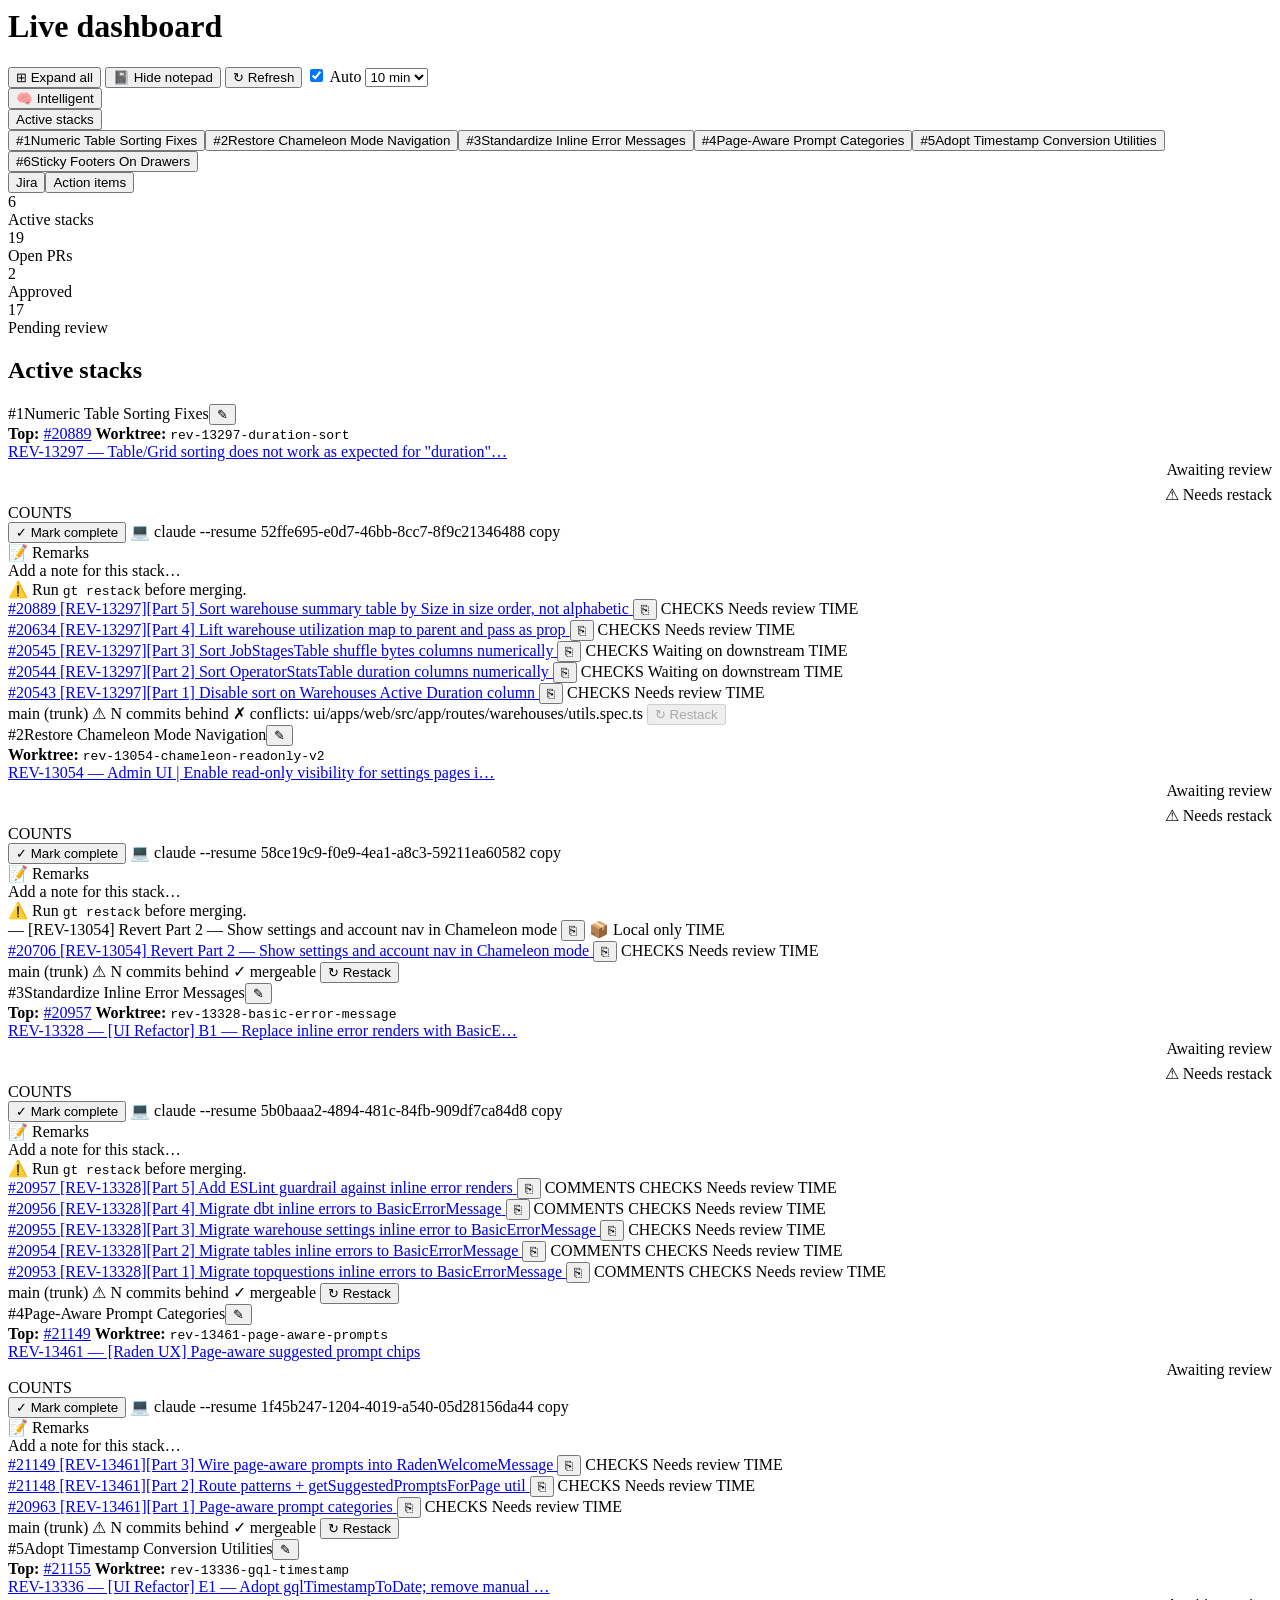
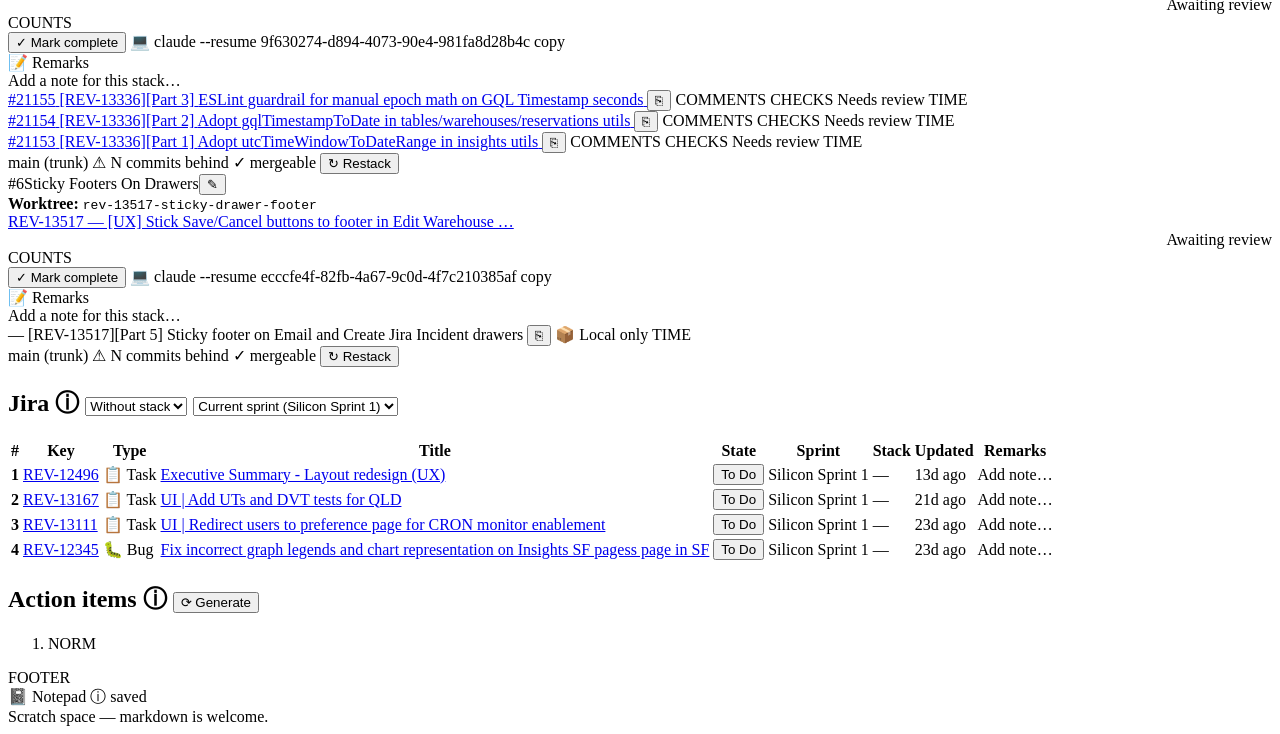
==== tmp/baseline/dom.html @ 0dbd93d9 "Add snapshot-diff harness for backward-compat check during the refactor. `tools/snapshot.sh init|che" ====
<body>
    <div class="wrap">
      <header class="top">
        <div class="top-title">
          <h1>Live dashboard</h1>
          <span class="date" id="meta-date"></span>
        </div>

        <div class="top-actions">
          <div class="action-group">
            <button class="refresh-btn" id="collapse-all-btn" title="Toggle all stack cards (open/closed)">⊞ Expand all</button>
            <button class="refresh-btn" id="toggle-notepad-btn" title="Hide the right-side notepad to give the main column more room">📓 Hide notepad</button>
            <button class="refresh-btn" id="refresh-btn" title="Refresh data (no Claude calls — same as auto)">
              ↻ Refresh
            </button>
            <label class="auto-toggle" title="Auto-refresh every 10 minutes (data only, no Claude)">
              <input type="checkbox" id="auto-refresh-cb" checked="">
              <span>Auto</span>
              <select id="auto-refresh-interval" aria-label="Auto-refresh interval">
                <option value="60000">1 min</option>
                <option value="300000">5 min</option>
                <option value="600000" selected="">10 min</option>
                <option value="1800000">30 min</option>
              </select>
            </label>
            <span class="freshness" id="freshness" title="Last data refresh"></span>
          </div>

          <div class="action-group action-group-intel">
            <button class="refresh-btn refresh-btn-intelligent" id="refresh-intelligent-btn" title="Intelligent refresh — invalidates stack-name cache and regenerates action items (uses Claude tokens)">
              🧠 Intelligent
            </button>
            <span class="freshness intel-freshness" id="intel-freshness" title="Last intelligent refresh"></span>
          </div>
        </div>
      </header>

      <div class="layout">
        <aside class="sidebar" id="sidebar">
          <nav class="jump-nav" id="jump-nav"><button class="nav-section" data-jump="active-section">Active stacks</button><div class="nav-stack-list"><button class="nav-stack-item " data-jump="stack-active-REV-13297" title="Numeric Table Sorting Fixes">
                    <span class="nav-stack-num">#1</span><span>Numeric Table Sorting Fixes</span>
                  </button><button class="nav-stack-item " data-jump="stack-active-REV-13054" title="Restore Chameleon Mode Navigation">
                    <span class="nav-stack-num">#2</span><span>Restore Chameleon Mode Navigation</span>
                  </button><button class="nav-stack-item " data-jump="stack-active-REV-13328" title="Standardize Inline Error Messages">
                    <span class="nav-stack-num">#3</span><span>Standardize Inline Error Messages</span>
                  </button><button class="nav-stack-item " data-jump="stack-active-REV-13461" title="Page-Aware Prompt Categories">
                    <span class="nav-stack-num">#4</span><span>Page-Aware Prompt Categories</span>
                  </button><button class="nav-stack-item " data-jump="stack-active-REV-13336" title="Adopt Timestamp Conversion Utilities">
                    <span class="nav-stack-num">#5</span><span>Adopt Timestamp Conversion Utilities</span>
                  </button><button class="nav-stack-item " data-jump="stack-active-REV-13517" title="Sticky Footers On Drawers">
                    <span class="nav-stack-num">#6</span><span>Sticky Footers On Drawers</span>
                  </button></div><button class="nav-section" data-jump="untouched-section">Jira</button><button class="nav-section" data-jump="recs-section">Action items</button></nav>
        </aside>

        <main class="main-col">
          <div class="summary" id="summary"><div class="stat" title="Number of distinct PR stacks you have open. Each stack is one connected chain of branches under the same Jira ticket(s)."><div class="v">6</div><div class="l">Active stacks</div></div><div class="stat" title="Total open PRs you authored across all stacks."><div class="v">19</div><div class="l">Open PRs</div></div><div class="stat ok" title="PRs whose review state is APPROVED."><div class="v">2</div><div class="l">Approved</div></div><div class="stat pending" title="PRs that haven't been approved yet and don't have changes requested."><div class="v">17</div><div class="l">Pending review</div></div></div>
          <div id="error-banner" class="error-banner" style="display: none"></div>

          <section id="active-section">
            <h2>Active stacks</h2>
            <div id="active-stacks">
    <div id="stack-active-REV-13297" class="card stack-card " data-stack-key="REV-13297">
      <div class="stack-summary" data-toggle-card="">
        <div class="stack-head">
          <div>
            <div class="stack-name">
              <span class="stack-num-h">#1</span><span class="stack-name-text">Numeric Table Sorting Fixes</span><button class="stack-name-edit" data-edit-name="" data-stop-toggle="" title="Edit name (click to rename)" type="button">✎</button>
            </div>
            <div class="meta-row" style="margin-top:0">
              <span><b>Top:</b> <a href="https://app.graphite.com/github/pr/revefi/rcode/20889" target="_blank" rel="noopener" onclick="event.stopPropagation()">#20889</a></span>
              <span><b>Worktree:</b> <code>rev-13297-duration-sort</code></span>
            </div>
            <div class="chips"><a class="chip" href="https://revefi.atlassian.net/browse/REV-13297" target="_blank" rel="noopener" onclick="event.stopPropagation()" title="REV-13297 — Table/Grid sorting does not work as expected for &quot;duration&quot; column">REV-13297 — Table/Grid sorting does not work as expected for "duration"…</a></div>
          </div>
          <div style="display:flex;flex-direction:column;align-items:flex-end;gap:6px">
            <span class="pill awaiting_review" title="At least one PR in the stack hasn't been reviewed/approved yet. Nothing actionable on your side — just waiting.">Awaiting review</span>
            <span class="pill warn">⚠ Needs restack</span>
          </div>
        </div>
        <div class="counts NORM">COUNTS</div>
        <div class="actions">
          <button class="btn complete" data-action="complete" data-key="REV-13297" title="Move this stack to the Merged section. Useful once everything is deployed or you want it out of your daily view. Restorable later.">✓ Mark complete</button>
          <span class="copy-cmd" data-cmd="claude --resume 52ffe695-e0d7-46bb-8cc7-8f9c21346488" data-copy="" title="Resumes the most relevant Claude session for this stack. Picked by scoring all your session logs on mentions of this stack's PR numbers, branch names, Jira keys, and worktree name.">💻 claude --resume 52ffe695-e0d7-46bb-8cc7-8f9c21346488 <span class="cp">copy</span></span>
          
        </div>
        
        <div class="stack-remarks-wrap" data-stop-toggle="">
          <div class="label">📝 Remarks</div>
          <div class="stack-remarks" data-md-key="dashboard.remarks.stack.REV-13297" data-stack-key="REV-13297"><div class="md-view"><span class="md-placeholder">Add a note for this stack…</span></div><textarea class="md-editor" spellcheck="false" hidden="" placeholder="Add a note for this stack…" rows="1"></textarea></div>
        </div>
      </div>
      <div class="stack-body">
        
        <div class="restack-warn">⚠️ Run <code>gt restack</code> before merging.</div>
        <div class="stack-list">
          
    <div class="stack-row primary">
      <a class="stack-link" href="https://app.graphite.com/github/pr/revefi/rcode/20889" target="_blank" rel="noopener">
        <span class="stack-num">#20889</span>
        <span class="stack-jira">[REV-13297][Part 5]</span>
        <span class="stack-pr-title" title="Sort warehouse summary table by Size in size order, not alphabetic">Sort warehouse summary table by Size in size order, not alphabetic</span>
        
      </a>
      <button class="pr-copy-branch" data-copy="" data-cmd="varunrev-13297_warehouse-size-sort-rank_5" title="Copy branch name: varunrev-13297_warehouse-size-sort-rank_5" aria-label="Copy branch name">⎘</button>
      
      <span class="stack-checks NORM">CHECKS</span>
      <span class="stack-status primary">Needs review</span>
      <span class="stack-time">TIME</span>
    </div>
    <div class="stack-row primary">
      <a class="stack-link" href="https://app.graphite.com/github/pr/revefi/rcode/20634" target="_blank" rel="noopener">
        <span class="stack-num">#20634</span>
        <span class="stack-jira">[REV-13297][Part 4]</span>
        <span class="stack-pr-title" title="Lift warehouse utilization map to parent and pass as prop">Lift warehouse utilization map to parent and pass as prop</span>
        
      </a>
      <button class="pr-copy-branch" data-copy="" data-cmd="varunrev-13297_consolidate-utilization-map_4" title="Copy branch name: varunrev-13297_consolidate-utilization-map_4" aria-label="Copy branch name">⎘</button>
      
      <span class="stack-checks NORM">CHECKS</span>
      <span class="stack-status primary">Needs review</span>
      <span class="stack-time">TIME</span>
    </div>
    <div class="stack-row ok">
      <a class="stack-link" href="https://app.graphite.com/github/pr/revefi/rcode/20545" target="_blank" rel="noopener">
        <span class="stack-num">#20545</span>
        <span class="stack-jira">[REV-13297][Part 3]</span>
        <span class="stack-pr-title" title="Sort JobStagesTable shuffle bytes columns numerically">Sort JobStagesTable shuffle bytes columns numerically</span>
        
      </a>
      <button class="pr-copy-branch" data-copy="" data-cmd="varunrev-13297_job-stages-bytes-sort_3" title="Copy branch name: varunrev-13297_job-stages-bytes-sort_3" aria-label="Copy branch name">⎘</button>
      
      <span class="stack-checks NORM">CHECKS</span>
      <span class="stack-status ok">Waiting on downstream</span>
      <span class="stack-time">TIME</span>
    </div>
    <div class="stack-row ok">
      <a class="stack-link" href="https://app.graphite.com/github/pr/revefi/rcode/20544" target="_blank" rel="noopener">
        <span class="stack-num">#20544</span>
        <span class="stack-jira">[REV-13297][Part 2]</span>
        <span class="stack-pr-title" title="Sort OperatorStatsTable duration columns numerically">Sort OperatorStatsTable duration columns numerically</span>
        
      </a>
      <button class="pr-copy-branch" data-copy="" data-cmd="varunrev-13297_operator-stats-duration-sort_2" title="Copy branch name: varunrev-13297_operator-stats-duration-sort_2" aria-label="Copy branch name">⎘</button>
      
      <span class="stack-checks NORM">CHECKS</span>
      <span class="stack-status ok">Waiting on downstream</span>
      <span class="stack-time">TIME</span>
    </div>
    <div class="stack-row primary">
      <a class="stack-link" href="https://app.graphite.com/github/pr/revefi/rcode/20543" target="_blank" rel="noopener">
        <span class="stack-num">#20543</span>
        <span class="stack-jira">[REV-13297][Part 1]</span>
        <span class="stack-pr-title" title="Disable sort on Warehouses Active Duration column">Disable sort on Warehouses Active Duration column</span>
        
      </a>
      <button class="pr-copy-branch" data-copy="" data-cmd="rev-13297_warehouses-active-duration-sort_1" title="Copy branch name: rev-13297_warehouses-active-duration-sort_1" aria-label="Copy branch name">⎘</button>
      
      <span class="stack-checks NORM">CHECKS</span>
      <span class="stack-status primary">Needs review</span>
      <span class="stack-time">TIME</span>
    </div>
          
          <div class="stack-row trunk">
    <span class="stack-link" style="cursor:default">
      main (trunk)
      <span class="trunk-behind">⚠ N commits behind</span>
      <span class="trunk-conflicts">✗ conflicts: ui/apps/web/src/app/routes/warehouses/utils.spec.ts</span>
      <button class="trunk-restack-btn" data-restack-stack="REV-13297" disabled="" title="Restack disabled — merge conflicts predicted. Resolve manually first.">↻ Restack</button>
    </span>
  </div>
        </div>
      </div>
    </div>
    <div id="stack-active-REV-13054" class="card stack-card " data-stack-key="REV-13054">
      <div class="stack-summary" data-toggle-card="">
        <div class="stack-head">
          <div>
            <div class="stack-name">
              <span class="stack-num-h">#2</span><span class="stack-name-text">Restore Chameleon Mode Navigation</span><button class="stack-name-edit" data-edit-name="" data-stop-toggle="" title="Edit name (click to rename)" type="button">✎</button>
            </div>
            <div class="meta-row" style="margin-top:0">
              
              <span><b>Worktree:</b> <code>rev-13054-chameleon-readonly-v2</code></span>
            </div>
            <div class="chips"><a class="chip" href="https://revefi.atlassian.net/browse/REV-13054" target="_blank" rel="noopener" onclick="event.stopPropagation()" title="REV-13054 — Admin UI | Enable read-only visibility for settings pages in Chameleon">REV-13054 — Admin UI | Enable read-only visibility for settings pages i…</a></div>
          </div>
          <div style="display:flex;flex-direction:column;align-items:flex-end;gap:6px">
            <span class="pill awaiting_review" title="At least one PR in the stack hasn't been reviewed/approved yet. Nothing actionable on your side — just waiting.">Awaiting review</span>
            <span class="pill warn">⚠ Needs restack</span>
          </div>
        </div>
        <div class="counts NORM">COUNTS</div>
        <div class="actions">
          <button class="btn complete" data-action="complete" data-key="REV-13054" title="Move this stack to the Merged section. Useful once everything is deployed or you want it out of your daily view. Restorable later.">✓ Mark complete</button>
          <span class="copy-cmd" data-cmd="claude --resume 58ce19c9-f0e9-4ea1-a8c3-59211ea60582" data-copy="" title="Resumes the most relevant Claude session for this stack. Picked by scoring all your session logs on mentions of this stack's PR numbers, branch names, Jira keys, and worktree name.">💻 claude --resume 58ce19c9-f0e9-4ea1-a8c3-59211ea60582 <span class="cp">copy</span></span>
          
        </div>
        
        <div class="stack-remarks-wrap" data-stop-toggle="">
          <div class="label">📝 Remarks</div>
          <div class="stack-remarks" data-md-key="dashboard.remarks.stack.REV-13054" data-stack-key="REV-13054"><div class="md-view"><span class="md-placeholder">Add a note for this stack…</span></div><textarea class="md-editor" spellcheck="false" hidden="" placeholder="Add a note for this stack…" rows="1"></textarea></div>
        </div>
      </div>
      <div class="stack-body">
        
        <div class="restack-warn">⚠️ Run <code>gt restack</code> before merging.</div>
        <div class="stack-list">
          
    <div class="stack-row local">
      <span class="stack-link no-pr">
        <span class="stack-num">—</span>
        <span class="stack-jira">[REV-13054]</span>
        <span class="stack-pr-title" title="Revert Part 2 — Show settings and account nav in Chameleon mode">Revert Part 2 — Show settings and account nav in Chameleon mode</span>
        
      </span>
      <button class="pr-copy-branch" data-copy="" data-cmd="varunrev-13054-chameleon-readonly-v2-1" title="Copy branch name: varunrev-13054-chameleon-readonly-v2-1" aria-label="Copy branch name">⎘</button>
      
      
      <span class="stack-status local" title="No GitHub PR yet — branch exists locally only. Run gt submit from the worktree to push.">📦 Local only</span>
      <span class="stack-time">TIME</span>
    </div>
    <div class="stack-row primary">
      <a class="stack-link" href="https://app.graphite.com/github/pr/revefi/rcode/20706" target="_blank" rel="noopener">
        <span class="stack-num">#20706</span>
        <span class="stack-jira">[REV-13054]</span>
        <span class="stack-pr-title" title="Revert Part 2 — Show settings and account nav in Chameleon mode">Revert Part 2 — Show settings and account nav in Chameleon mode</span>
        
      </a>
      <button class="pr-copy-branch" data-copy="" data-cmd="revert-rev-13054-part-2" title="Copy branch name: revert-rev-13054-part-2" aria-label="Copy branch name">⎘</button>
      
      <span class="stack-checks NORM">CHECKS</span>
      <span class="stack-status primary">Needs review</span>
      <span class="stack-time">TIME</span>
    </div>
          
          <div class="stack-row trunk">
    <span class="stack-link" style="cursor:default">
      main (trunk)
      <span class="trunk-behind">⚠ N commits behind</span>
      <span class="trunk-mergeable" title="In-memory 3-way merge against origin/main produced no conflicts.">✓ mergeable</span>
      <button class="trunk-restack-btn" data-restack-stack="REV-13054" title="Click to restack onto origin/main (runs gt restack + gt submit --stack -u in /Users/varun/Desktop/workspace/rcode/.claude/worktrees/rev-13054-chameleon-readonly-v2).">↻ Restack</button>
    </span>
  </div>
        </div>
      </div>
    </div>
    <div id="stack-active-REV-13328" class="card stack-card " data-stack-key="REV-13328">
      <div class="stack-summary" data-toggle-card="">
        <div class="stack-head">
          <div>
            <div class="stack-name">
              <span class="stack-num-h">#3</span><span class="stack-name-text">Standardize Inline Error Messages</span><button class="stack-name-edit" data-edit-name="" data-stop-toggle="" title="Edit name (click to rename)" type="button">✎</button>
            </div>
            <div class="meta-row" style="margin-top:0">
              <span><b>Top:</b> <a href="https://app.graphite.com/github/pr/revefi/rcode/20957" target="_blank" rel="noopener" onclick="event.stopPropagation()">#20957</a></span>
              <span><b>Worktree:</b> <code>rev-13328-basic-error-message</code></span>
            </div>
            <div class="chips"><a class="chip" href="https://revefi.atlassian.net/browse/REV-13328" target="_blank" rel="noopener" onclick="event.stopPropagation()" title="REV-13328 — [UI Refactor] B1 — Replace inline error renders with BasicErrorMessage">REV-13328 — [UI Refactor] B1 — Replace inline error renders with BasicE…</a></div>
          </div>
          <div style="display:flex;flex-direction:column;align-items:flex-end;gap:6px">
            <span class="pill awaiting_review" title="At least one PR in the stack hasn't been reviewed/approved yet. Nothing actionable on your side — just waiting.">Awaiting review</span>
            <span class="pill warn">⚠ Needs restack</span>
          </div>
        </div>
        <div class="counts NORM">COUNTS</div>
        <div class="actions">
          <button class="btn complete" data-action="complete" data-key="REV-13328" title="Move this stack to the Merged section. Useful once everything is deployed or you want it out of your daily view. Restorable later.">✓ Mark complete</button>
          <span class="copy-cmd" data-cmd="claude --resume 5b0baaa2-4894-481c-84fb-909df7ca84d8" data-copy="" title="Resumes the most relevant Claude session for this stack. Picked by scoring all your session logs on mentions of this stack's PR numbers, branch names, Jira keys, and worktree name.">💻 claude --resume 5b0baaa2-4894-481c-84fb-909df7ca84d8 <span class="cp">copy</span></span>
          
        </div>
        
        <div class="stack-remarks-wrap" data-stop-toggle="">
          <div class="label">📝 Remarks</div>
          <div class="stack-remarks" data-md-key="dashboard.remarks.stack.REV-13328" data-stack-key="REV-13328"><div class="md-view"><span class="md-placeholder">Add a note for this stack…</span></div><textarea class="md-editor" spellcheck="false" hidden="" placeholder="Add a note for this stack…" rows="1"></textarea></div>
        </div>
      </div>
      <div class="stack-body">
        
        <div class="restack-warn">⚠️ Run <code>gt restack</code> before merging.</div>
        <div class="stack-list">
          
    <div class="stack-row primary">
      <a class="stack-link" href="https://app.graphite.com/github/pr/revefi/rcode/20957" target="_blank" rel="noopener">
        <span class="stack-num">#20957</span>
        <span class="stack-jira">[REV-13328][Part 5]</span>
        <span class="stack-pr-title" title="Add ESLint guardrail against inline error renders">Add ESLint guardrail against inline error renders</span>
        
      </a>
      <button class="pr-copy-branch" data-copy="" data-cmd="varunerror-msg_5" title="Copy branch name: varunerror-msg_5" aria-label="Copy branch name">⎘</button>
      <span class="stack-comments NORM">COMMENTS</span>
      <span class="stack-checks NORM">CHECKS</span>
      <span class="stack-status primary">Needs review</span>
      <span class="stack-time">TIME</span>
    </div>
    <div class="stack-row primary">
      <a class="stack-link" href="https://app.graphite.com/github/pr/revefi/rcode/20956" target="_blank" rel="noopener">
        <span class="stack-num">#20956</span>
        <span class="stack-jira">[REV-13328][Part 4]</span>
        <span class="stack-pr-title" title="Migrate dbt inline errors to BasicErrorMessage">Migrate dbt inline errors to BasicErrorMessage</span>
        
      </a>
      <button class="pr-copy-branch" data-copy="" data-cmd="varunerror-msg_4" title="Copy branch name: varunerror-msg_4" aria-label="Copy branch name">⎘</button>
      <span class="stack-comments NORM">COMMENTS</span>
      <span class="stack-checks NORM">CHECKS</span>
      <span class="stack-status primary">Needs review</span>
      <span class="stack-time">TIME</span>
    </div>
    <div class="stack-row primary">
      <a class="stack-link" href="https://app.graphite.com/github/pr/revefi/rcode/20955" target="_blank" rel="noopener">
        <span class="stack-num">#20955</span>
        <span class="stack-jira">[REV-13328][Part 3]</span>
        <span class="stack-pr-title" title="Migrate warehouse settings inline error to BasicErrorMessage">Migrate warehouse settings inline error to BasicErrorMessage</span>
        
      </a>
      <button class="pr-copy-branch" data-copy="" data-cmd="varunerror-msg_3" title="Copy branch name: varunerror-msg_3" aria-label="Copy branch name">⎘</button>
      
      <span class="stack-checks NORM">CHECKS</span>
      <span class="stack-status primary">Needs review</span>
      <span class="stack-time">TIME</span>
    </div>
    <div class="stack-row primary">
      <a class="stack-link" href="https://app.graphite.com/github/pr/revefi/rcode/20954" target="_blank" rel="noopener">
        <span class="stack-num">#20954</span>
        <span class="stack-jira">[REV-13328][Part 2]</span>
        <span class="stack-pr-title" title="Migrate tables inline errors to BasicErrorMessage">Migrate tables inline errors to BasicErrorMessage</span>
        
      </a>
      <button class="pr-copy-branch" data-copy="" data-cmd="varunerror-msg_2" title="Copy branch name: varunerror-msg_2" aria-label="Copy branch name">⎘</button>
      <span class="stack-comments NORM">COMMENTS</span>
      <span class="stack-checks NORM">CHECKS</span>
      <span class="stack-status primary">Needs review</span>
      <span class="stack-time">TIME</span>
    </div>
    <div class="stack-row primary">
      <a class="stack-link" href="https://app.graphite.com/github/pr/revefi/rcode/20953" target="_blank" rel="noopener">
        <span class="stack-num">#20953</span>
        <span class="stack-jira">[REV-13328][Part 1]</span>
        <span class="stack-pr-title" title="Migrate topquestions inline errors to BasicErrorMessage">Migrate topquestions inline errors to BasicErrorMessage</span>
        
      </a>
      <button class="pr-copy-branch" data-copy="" data-cmd="error-msg_1" title="Copy branch name: error-msg_1" aria-label="Copy branch name">⎘</button>
      <span class="stack-comments NORM">COMMENTS</span>
      <span class="stack-checks NORM">CHECKS</span>
      <span class="stack-status primary">Needs review</span>
      <span class="stack-time">TIME</span>
    </div>
          
          <div class="stack-row trunk">
    <span class="stack-link" style="cursor:default">
      main (trunk)
      <span class="trunk-behind">⚠ N commits behind</span>
      <span class="trunk-mergeable" title="In-memory 3-way merge against origin/main produced no conflicts.">✓ mergeable</span>
      <button class="trunk-restack-btn" data-restack-stack="REV-13328" title="Click to restack onto origin/main (runs gt restack + gt submit --stack -u in /Users/varun/Desktop/workspace/rcode/.claude/worktrees/rev-13328-basic-error-message).">↻ Restack</button>
    </span>
  </div>
        </div>
      </div>
    </div>
    <div id="stack-active-REV-13461" class="card stack-card " data-stack-key="REV-13461">
      <div class="stack-summary" data-toggle-card="">
        <div class="stack-head">
          <div>
            <div class="stack-name">
              <span class="stack-num-h">#4</span><span class="stack-name-text">Page-Aware Prompt Categories</span><button class="stack-name-edit" data-edit-name="" data-stop-toggle="" title="Edit name (click to rename)" type="button">✎</button>
            </div>
            <div class="meta-row" style="margin-top:0">
              <span><b>Top:</b> <a href="https://app.graphite.com/github/pr/revefi/rcode/21149" target="_blank" rel="noopener" onclick="event.stopPropagation()">#21149</a></span>
              <span><b>Worktree:</b> <code>rev-13461-page-aware-prompts</code></span>
            </div>
            <div class="chips"><a class="chip" href="https://revefi.atlassian.net/browse/REV-13461" target="_blank" rel="noopener" onclick="event.stopPropagation()" title="REV-13461 — [Raden UX] Page-aware suggested prompt chips">REV-13461 — [Raden UX] Page-aware suggested prompt chips</a></div>
          </div>
          <div style="display:flex;flex-direction:column;align-items:flex-end;gap:6px">
            <span class="pill awaiting_review" title="At least one PR in the stack hasn't been reviewed/approved yet. Nothing actionable on your side — just waiting.">Awaiting review</span>
            
          </div>
        </div>
        <div class="counts NORM">COUNTS</div>
        <div class="actions">
          <button class="btn complete" data-action="complete" data-key="REV-13461" title="Move this stack to the Merged section. Useful once everything is deployed or you want it out of your daily view. Restorable later.">✓ Mark complete</button>
          <span class="copy-cmd" data-cmd="claude --resume 1f45b247-1204-4019-a540-05d28156da44" data-copy="" title="Resumes the most relevant Claude session for this stack. Picked by scoring all your session logs on mentions of this stack's PR numbers, branch names, Jira keys, and worktree name.">💻 claude --resume 1f45b247-1204-4019-a540-05d28156da44 <span class="cp">copy</span></span>
          
        </div>
        
        <div class="stack-remarks-wrap" data-stop-toggle="">
          <div class="label">📝 Remarks</div>
          <div class="stack-remarks" data-md-key="dashboard.remarks.stack.REV-13461" data-stack-key="REV-13461"><div class="md-view"><span class="md-placeholder">Add a note for this stack…</span></div><textarea class="md-editor" spellcheck="false" hidden="" placeholder="Add a note for this stack…" rows="1"></textarea></div>
        </div>
      </div>
      <div class="stack-body">
        
        
        <div class="stack-list">
          
    <div class="stack-row primary">
      <a class="stack-link" href="https://app.graphite.com/github/pr/revefi/rcode/21149" target="_blank" rel="noopener">
        <span class="stack-num">#21149</span>
        <span class="stack-jira">[REV-13461][Part 3]</span>
        <span class="stack-pr-title" title="Wire page-aware prompts into RadenWelcomeMessage">Wire page-aware prompts into RadenWelcomeMessage</span>
        
      </a>
      <button class="pr-copy-branch" data-copy="" data-cmd="varunrev-13461-page-aware-prompts-3" title="Copy branch name: varunrev-13461-page-aware-prompts-3" aria-label="Copy branch name">⎘</button>
      
      <span class="stack-checks NORM">CHECKS</span>
      <span class="stack-status primary">Needs review</span>
      <span class="stack-time">TIME</span>
    </div>
    <div class="stack-row primary">
      <a class="stack-link" href="https://app.graphite.com/github/pr/revefi/rcode/21148" target="_blank" rel="noopener">
        <span class="stack-num">#21148</span>
        <span class="stack-jira">[REV-13461][Part 2]</span>
        <span class="stack-pr-title" title="Route patterns + getSuggestedPromptsForPage util">Route patterns + getSuggestedPromptsForPage util</span>
        
      </a>
      <button class="pr-copy-branch" data-copy="" data-cmd="varunrev-13461-page-aware-prompts-2" title="Copy branch name: varunrev-13461-page-aware-prompts-2" aria-label="Copy branch name">⎘</button>
      
      <span class="stack-checks NORM">CHECKS</span>
      <span class="stack-status primary">Needs review</span>
      <span class="stack-time">TIME</span>
    </div>
    <div class="stack-row primary">
      <a class="stack-link" href="https://app.graphite.com/github/pr/revefi/rcode/20963" target="_blank" rel="noopener">
        <span class="stack-num">#20963</span>
        <span class="stack-jira">[REV-13461][Part 1]</span>
        <span class="stack-pr-title" title="Page-aware prompt categories">Page-aware prompt categories</span>
        
      </a>
      <button class="pr-copy-branch" data-copy="" data-cmd="varunrev-13461-page-aware-prompts-1" title="Copy branch name: varunrev-13461-page-aware-prompts-1" aria-label="Copy branch name">⎘</button>
      
      <span class="stack-checks NORM">CHECKS</span>
      <span class="stack-status primary">Needs review</span>
      <span class="stack-time">TIME</span>
    </div>
          
          <div class="stack-row trunk">
    <span class="stack-link" style="cursor:default">
      main (trunk)
      <span class="trunk-behind">⚠ N commits behind</span>
      <span class="trunk-mergeable" title="In-memory 3-way merge against origin/main produced no conflicts.">✓ mergeable</span>
      <button class="trunk-restack-btn" data-restack-stack="REV-13461" title="Click to restack onto origin/main (runs gt restack + gt submit --stack -u in /Users/varun/Desktop/workspace/rcode/.claude/worktrees/rev-13461-page-aware-prompts).">↻ Restack</button>
    </span>
  </div>
        </div>
      </div>
    </div>
    <div id="stack-active-REV-13336" class="card stack-card " data-stack-key="REV-13336">
      <div class="stack-summary" data-toggle-card="">
        <div class="stack-head">
          <div>
            <div class="stack-name">
              <span class="stack-num-h">#5</span><span class="stack-name-text">Adopt Timestamp Conversion Utilities</span><button class="stack-name-edit" data-edit-name="" data-stop-toggle="" title="Edit name (click to rename)" type="button">✎</button>
            </div>
            <div class="meta-row" style="margin-top:0">
              <span><b>Top:</b> <a href="https://app.graphite.com/github/pr/revefi/rcode/21155" target="_blank" rel="noopener" onclick="event.stopPropagation()">#21155</a></span>
              <span><b>Worktree:</b> <code>rev-13336-gql-timestamp</code></span>
            </div>
            <div class="chips"><a class="chip" href="https://revefi.atlassian.net/browse/REV-13336" target="_blank" rel="noopener" onclick="event.stopPropagation()" title="REV-13336 — [UI Refactor] E1 — Adopt gqlTimestampToDate; remove manual epoch math">REV-13336 — [UI Refactor] E1 — Adopt gqlTimestampToDate; remove manual …</a></div>
          </div>
          <div style="display:flex;flex-direction:column;align-items:flex-end;gap:6px">
            <span class="pill awaiting_review" title="At least one PR in the stack hasn't been reviewed/approved yet. Nothing actionable on your side — just waiting.">Awaiting review</span>
            
          </div>
        </div>
        <div class="counts NORM">COUNTS</div>
        <div class="actions">
          <button class="btn complete" data-action="complete" data-key="REV-13336" title="Move this stack to the Merged section. Useful once everything is deployed or you want it out of your daily view. Restorable later.">✓ Mark complete</button>
          <span class="copy-cmd" data-cmd="claude --resume 9f630274-d894-4073-90e4-981fa8d28b4c" data-copy="" title="Resumes the most relevant Claude session for this stack. Picked by scoring all your session logs on mentions of this stack's PR numbers, branch names, Jira keys, and worktree name.">💻 claude --resume 9f630274-d894-4073-90e4-981fa8d28b4c <span class="cp">copy</span></span>
          
        </div>
        
        <div class="stack-remarks-wrap" data-stop-toggle="">
          <div class="label">📝 Remarks</div>
          <div class="stack-remarks" data-md-key="dashboard.remarks.stack.REV-13336" data-stack-key="REV-13336"><div class="md-view"><span class="md-placeholder">Add a note for this stack…</span></div><textarea class="md-editor" spellcheck="false" hidden="" placeholder="Add a note for this stack…" rows="1"></textarea></div>
        </div>
      </div>
      <div class="stack-body">
        
        
        <div class="stack-list">
          
    <div class="stack-row primary">
      <a class="stack-link" href="https://app.graphite.com/github/pr/revefi/rcode/21155" target="_blank" rel="noopener">
        <span class="stack-num">#21155</span>
        <span class="stack-jira">[REV-13336][Part 3]</span>
        <span class="stack-pr-title" title="ESLint guardrail for manual epoch math on GQL Timestamp seconds">ESLint guardrail for manual epoch math on GQL Timestamp seconds</span>
        
      </a>
      <button class="pr-copy-branch" data-copy="" data-cmd="varungql-timestamp_3" title="Copy branch name: varungql-timestamp_3" aria-label="Copy branch name">⎘</button>
      <span class="stack-comments NORM">COMMENTS</span>
      <span class="stack-checks NORM">CHECKS</span>
      <span class="stack-status primary">Needs review</span>
      <span class="stack-time">TIME</span>
    </div>
    <div class="stack-row primary">
      <a class="stack-link" href="https://app.graphite.com/github/pr/revefi/rcode/21154" target="_blank" rel="noopener">
        <span class="stack-num">#21154</span>
        <span class="stack-jira">[REV-13336][Part 2]</span>
        <span class="stack-pr-title" title="Adopt gqlTimestampToDate in tables/warehouses/reservations utils">Adopt gqlTimestampToDate in tables/warehouses/reservations utils</span>
        
      </a>
      <button class="pr-copy-branch" data-copy="" data-cmd="varungql-timestamp_2" title="Copy branch name: varungql-timestamp_2" aria-label="Copy branch name">⎘</button>
      <span class="stack-comments NORM">COMMENTS</span>
      <span class="stack-checks NORM">CHECKS</span>
      <span class="stack-status primary">Needs review</span>
      <span class="stack-time">TIME</span>
    </div>
    <div class="stack-row primary">
      <a class="stack-link" href="https://app.graphite.com/github/pr/revefi/rcode/21153" target="_blank" rel="noopener">
        <span class="stack-num">#21153</span>
        <span class="stack-jira">[REV-13336][Part 1]</span>
        <span class="stack-pr-title" title="Adopt utcTimeWindowToDateRange in insights utils">Adopt utcTimeWindowToDateRange in insights utils</span>
        
      </a>
      <button class="pr-copy-branch" data-copy="" data-cmd="gql-timestamp_1" title="Copy branch name: gql-timestamp_1" aria-label="Copy branch name">⎘</button>
      <span class="stack-comments NORM">COMMENTS</span>
      <span class="stack-checks NORM">CHECKS</span>
      <span class="stack-status primary">Needs review</span>
      <span class="stack-time">TIME</span>
    </div>
          
          <div class="stack-row trunk">
    <span class="stack-link" style="cursor:default">
      main (trunk)
      <span class="trunk-behind">⚠ N commits behind</span>
      <span class="trunk-mergeable" title="In-memory 3-way merge against origin/main produced no conflicts.">✓ mergeable</span>
      <button class="trunk-restack-btn" data-restack-stack="REV-13336" title="Click to restack onto origin/main (runs gt restack + gt submit --stack -u in /Users/varun/Desktop/workspace/rcode/.claude/worktrees/rev-13336-gql-timestamp).">↻ Restack</button>
    </span>
  </div>
        </div>
      </div>
    </div>
    <div id="stack-active-REV-13517" class="card stack-card " data-stack-key="REV-13517">
      <div class="stack-summary" data-toggle-card="">
        <div class="stack-head">
          <div>
            <div class="stack-name">
              <span class="stack-num-h">#6</span><span class="stack-name-text">Sticky Footers On Drawers</span><button class="stack-name-edit" data-edit-name="" data-stop-toggle="" title="Edit name (click to rename)" type="button">✎</button>
            </div>
            <div class="meta-row" style="margin-top:0">
              
              <span><b>Worktree:</b> <code>rev-13517-sticky-drawer-footer</code></span>
            </div>
            <div class="chips"><a class="chip" href="https://revefi.atlassian.net/browse/REV-13517" target="_blank" rel="noopener" onclick="event.stopPropagation()" title="REV-13517 — [UX] Stick Save/Cancel buttons to footer in Edit Warehouse side drawer (and audit other drawers)">REV-13517 — [UX] Stick Save/Cancel buttons to footer in Edit Warehouse …</a></div>
          </div>
          <div style="display:flex;flex-direction:column;align-items:flex-end;gap:6px">
            <span class="pill awaiting_review" title="At least one PR in the stack hasn't been reviewed/approved yet. Nothing actionable on your side — just waiting.">Awaiting review</span>
            
          </div>
        </div>
        <div class="counts NORM">COUNTS</div>
        <div class="actions">
          <button class="btn complete" data-action="complete" data-key="REV-13517" title="Move this stack to the Merged section. Useful once everything is deployed or you want it out of your daily view. Restorable later.">✓ Mark complete</button>
          <span class="copy-cmd" data-cmd="claude --resume ecccfe4f-82fb-4a67-9c0d-4f7c210385af" data-copy="" title="Resumes the most relevant Claude session for this stack. Picked by scoring all your session logs on mentions of this stack's PR numbers, branch names, Jira keys, and worktree name.">💻 claude --resume ecccfe4f-82fb-4a67-9c0d-4f7c210385af <span class="cp">copy</span></span>
          
        </div>
        
        <div class="stack-remarks-wrap" data-stop-toggle="">
          <div class="label">📝 Remarks</div>
          <div class="stack-remarks" data-md-key="dashboard.remarks.stack.REV-13517" data-stack-key="REV-13517"><div class="md-view"><span class="md-placeholder">Add a note for this stack…</span></div><textarea class="md-editor" spellcheck="false" hidden="" placeholder="Add a note for this stack…" rows="1"></textarea></div>
        </div>
      </div>
      <div class="stack-body">
        
        
        <div class="stack-list">
          
    <div class="stack-row local">
      <span class="stack-link no-pr">
        <span class="stack-num">—</span>
        <span class="stack-jira">[REV-13517][Part 5]</span>
        <span class="stack-pr-title" title="Sticky footer on Email and Create Jira Incident drawers">Sticky footer on Email and Create Jira Incident drawers</span>
        
      </span>
      <button class="pr-copy-branch" data-copy="" data-cmd="varunrev-13517_email-incident-drawers_5" title="Copy branch name: varunrev-13517_email-incident-drawers_5" aria-label="Copy branch name">⎘</button>
      
      
      <span class="stack-status local" title="No GitHub PR yet — branch exists locally only. Run gt submit from the worktree to push.">📦 Local only</span>
      <span class="stack-time">TIME</span>
    </div>
          
          <div class="stack-row trunk">
    <span class="stack-link" style="cursor:default">
      main (trunk)
      <span class="trunk-behind">⚠ N commits behind</span>
      <span class="trunk-mergeable" title="In-memory 3-way merge against origin/main produced no conflicts.">✓ mergeable</span>
      <button class="trunk-restack-btn" data-restack-stack="REV-13517" title="Click to restack onto origin/main (runs gt restack + gt submit --stack -u in /Users/varun/Desktop/workspace/rcode/.claude/worktrees/rev-13517-sticky-drawer-footer).">↻ Restack</button>
    </span>
  </div>
        </div>
      </div>
    </div></div>
          </section>

          <section id="merged-section" style="display: none">
            <h2>Merged stacks <span class="muted">(marked complete)</span></h2>
            <div id="merged-stacks"></div>
          </section>

          <section id="untouched-section" style="">
            <h2>
              Jira
              <span class="help-icon" title="Jira tickets assigned to you. Default view hides tickets that already have an active PR stack — switch the Stack filter to 'With stack' or 'All' to see them.">ⓘ</span>
              <span class="section-controls">
                <span id="stack-filter-wrap"><select class="sprint-select" id="stack-select" title="Whether to show tickets that already have an active PR stack."><option value="without_stack">Without stack</option><option value="with_stack">With stack</option><option value="all">All</option></select></span>
                <span id="sprint-filter-wrap"><select class="sprint-select" id="sprint-select"><option value="current">Current sprint (Silicon Sprint 1)</option><option value="all">All sprints</option><option value="none">No sprint</option><option value="443">Silicon Sprint 1 (active)</option><option value="476">Silicon Sprint 2 (future)</option></select></span>
              </span>
            </h2>
            <table class="jira">
              <thead>
                <tr>
                  <th>#</th>
                  <th>Key</th>
                  <th>Type</th>
                  <th>Title</th>
                  <th title="Click to change the ticket's state. The dropdown lists valid transitions for this ticket's current state.">State</th>
                  <th>Sprint</th>
                  <th title="The active PR stack this ticket is attached to (if any). Click to scroll to that stack's card.">Stack</th>
                  <th>Updated</th>
                  <th title="Notes you write here automatically migrate to a stack's Remarks once you open a PR stack tagged with this Jira key — annotated with '↳ from REV-XXXX'. Markdown supported.">Remarks</th>
                </tr>
              </thead>
              <tbody id="untouched-rows">
    <tr class="jira-row" data-key="REV-12496">
      <td style="color:var(--muted);font-weight:600">1</td>
      <td><a href="https://revefi.atlassian.net/browse/REV-12496" target="_blank" rel="noopener">REV-12496</a></td>
      <td><span class="type-badge task">📋 Task</span></td>
      <td><a class="jira-title" href="https://revefi.atlassian.net/browse/REV-12496" target="_blank" rel="noopener">Executive Summary - Layout redesign (UX)</a></td>
      <td class="state-cell"><button class="state-pill cat-new" data-state-pill="" data-key="REV-12496" data-current="To Do" title="Click to change state">To Do</button></td>
      <td class="sprint-cell"><span class="sprint-active" title="active">Silicon Sprint 1</span></td>
      <td class="stack-cell muted">—</td>
      <td>13d ago</td>
      <td><div class="remarks" data-md-key="dashboard.remarks.jira.REV-12496"><div class="md-view"><span class="md-placeholder">Add note…</span></div><textarea class="md-editor" spellcheck="false" hidden="" placeholder="Add note…" rows="1"></textarea></div></td>
    </tr>
    <tr class="jira-row" data-key="REV-13167">
      <td style="color:var(--muted);font-weight:600">2</td>
      <td><a href="https://revefi.atlassian.net/browse/REV-13167" target="_blank" rel="noopener">REV-13167</a></td>
      <td><span class="type-badge task">📋 Task</span></td>
      <td><a class="jira-title" href="https://revefi.atlassian.net/browse/REV-13167" target="_blank" rel="noopener">UI | Add UTs and DVT tests for QLD</a></td>
      <td class="state-cell"><button class="state-pill cat-new" data-state-pill="" data-key="REV-13167" data-current="To Do" title="Click to change state">To Do</button></td>
      <td class="sprint-cell"><span class="sprint-active" title="active">Silicon Sprint 1</span></td>
      <td class="stack-cell muted">—</td>
      <td>21d ago</td>
      <td><div class="remarks" data-md-key="dashboard.remarks.jira.REV-13167"><div class="md-view"><span class="md-placeholder">Add note…</span></div><textarea class="md-editor" spellcheck="false" hidden="" placeholder="Add note…" rows="1"></textarea></div></td>
    </tr>
    <tr class="jira-row" data-key="REV-13111">
      <td style="color:var(--muted);font-weight:600">3</td>
      <td><a href="https://revefi.atlassian.net/browse/REV-13111" target="_blank" rel="noopener">REV-13111</a></td>
      <td><span class="type-badge task">📋 Task</span></td>
      <td><a class="jira-title" href="https://revefi.atlassian.net/browse/REV-13111" target="_blank" rel="noopener">UI | Redirect users to preference page for CRON monitor enablement</a></td>
      <td class="state-cell"><button class="state-pill cat-new" data-state-pill="" data-key="REV-13111" data-current="To Do" title="Click to change state">To Do</button></td>
      <td class="sprint-cell"><span class="sprint-active" title="active">Silicon Sprint 1</span></td>
      <td class="stack-cell muted">—</td>
      <td>23d ago</td>
      <td><div class="remarks" data-md-key="dashboard.remarks.jira.REV-13111"><div class="md-view"><span class="md-placeholder">Add note…</span></div><textarea class="md-editor" spellcheck="false" hidden="" placeholder="Add note…" rows="1"></textarea></div></td>
    </tr>
    <tr class="jira-row" data-key="REV-12345">
      <td style="color:var(--muted);font-weight:600">4</td>
      <td><a href="https://revefi.atlassian.net/browse/REV-12345" target="_blank" rel="noopener">REV-12345</a></td>
      <td><span class="type-badge bug">🐛 Bug</span></td>
      <td><a class="jira-title" href="https://revefi.atlassian.net/browse/REV-12345" target="_blank" rel="noopener">Fix incorrect graph legends and chart representation on Insights SF pagess page in SF</a></td>
      <td class="state-cell"><button class="state-pill cat-new" data-state-pill="" data-key="REV-12345" data-current="To Do" title="Click to change state">To Do</button></td>
      <td class="sprint-cell"><span class="sprint-active" title="active">Silicon Sprint 1</span></td>
      <td class="stack-cell muted">—</td>
      <td>23d ago</td>
      <td><div class="remarks" data-md-key="dashboard.remarks.jira.REV-12345"><div class="md-view"><span class="md-placeholder">Add note…</span></div><textarea class="md-editor" spellcheck="false" hidden="" placeholder="Add note…" rows="1"></textarea></div></td>
    </tr></tbody>
            </table>
          </section>

          <section id="stale-section" style="display: none">
            <h2>
              Stale worktrees — safe to delete
              <span class="help-icon" title="Worktrees whose branch was merged, closed, or no longer has unique commits vs main. Use the copy button to remove them locally.">ⓘ</span>
            </h2>
            <div class="stale-worktrees" id="stale-list"></div>
          </section>

          <section id="recs-section">
            <h2 class="recs-h">
              Action items
              <span class="help-icon" title="Claude-generated next-action suggestions based on your stack state, review comments, and recent activity. Persists across refreshes — click ⟳ Generate to regenerate (uses Claude tokens).">ⓘ</span>
              <span class="recs-meta muted" id="recs-meta"></span>
              <button class="refresh-btn recs-refresh-btn" id="recs-refresh-btn" title="Regenerate via Claude (uses tokens)">
                ⟳ Generate
              </button>
            </h2>
            <ol class="recs" id="recs-list"><li>NORM</li></ol>
          </section>

          <footer><span id="footer-text">FOOTER</span></footer>
        </main>

        <aside class="notepad" id="notepad">
          <div class="notepad-header">
            <span class="notepad-title">
              📓 Notepad
              <span class="help-icon" title="Local-only scratchpad. Saved to this browser's localStorage — doesn't sync to the server or to other browsers. Markdown supported (Cmd+B, Cmd+I, Cmd+K wrap selection).">ⓘ</span>
            </span>
            <span class="notepad-saved" id="notepad-saved">saved</span>
          </div>
          <div class="notepad-body">
            <div class="notepad-content" id="notepad-content" data-md-key="dashboard.notepad"><div class="md-view"><span class="md-placeholder">Scratch space — markdown is welcome.</span></div><textarea class="md-editor" spellcheck="false" hidden="" placeholder="Scratch space — markdown is welcome." rows="1"></textarea></div>
          </div>
        </aside>
      </div>
    </div>
    <script src="/app.js"></script>
  

</body>
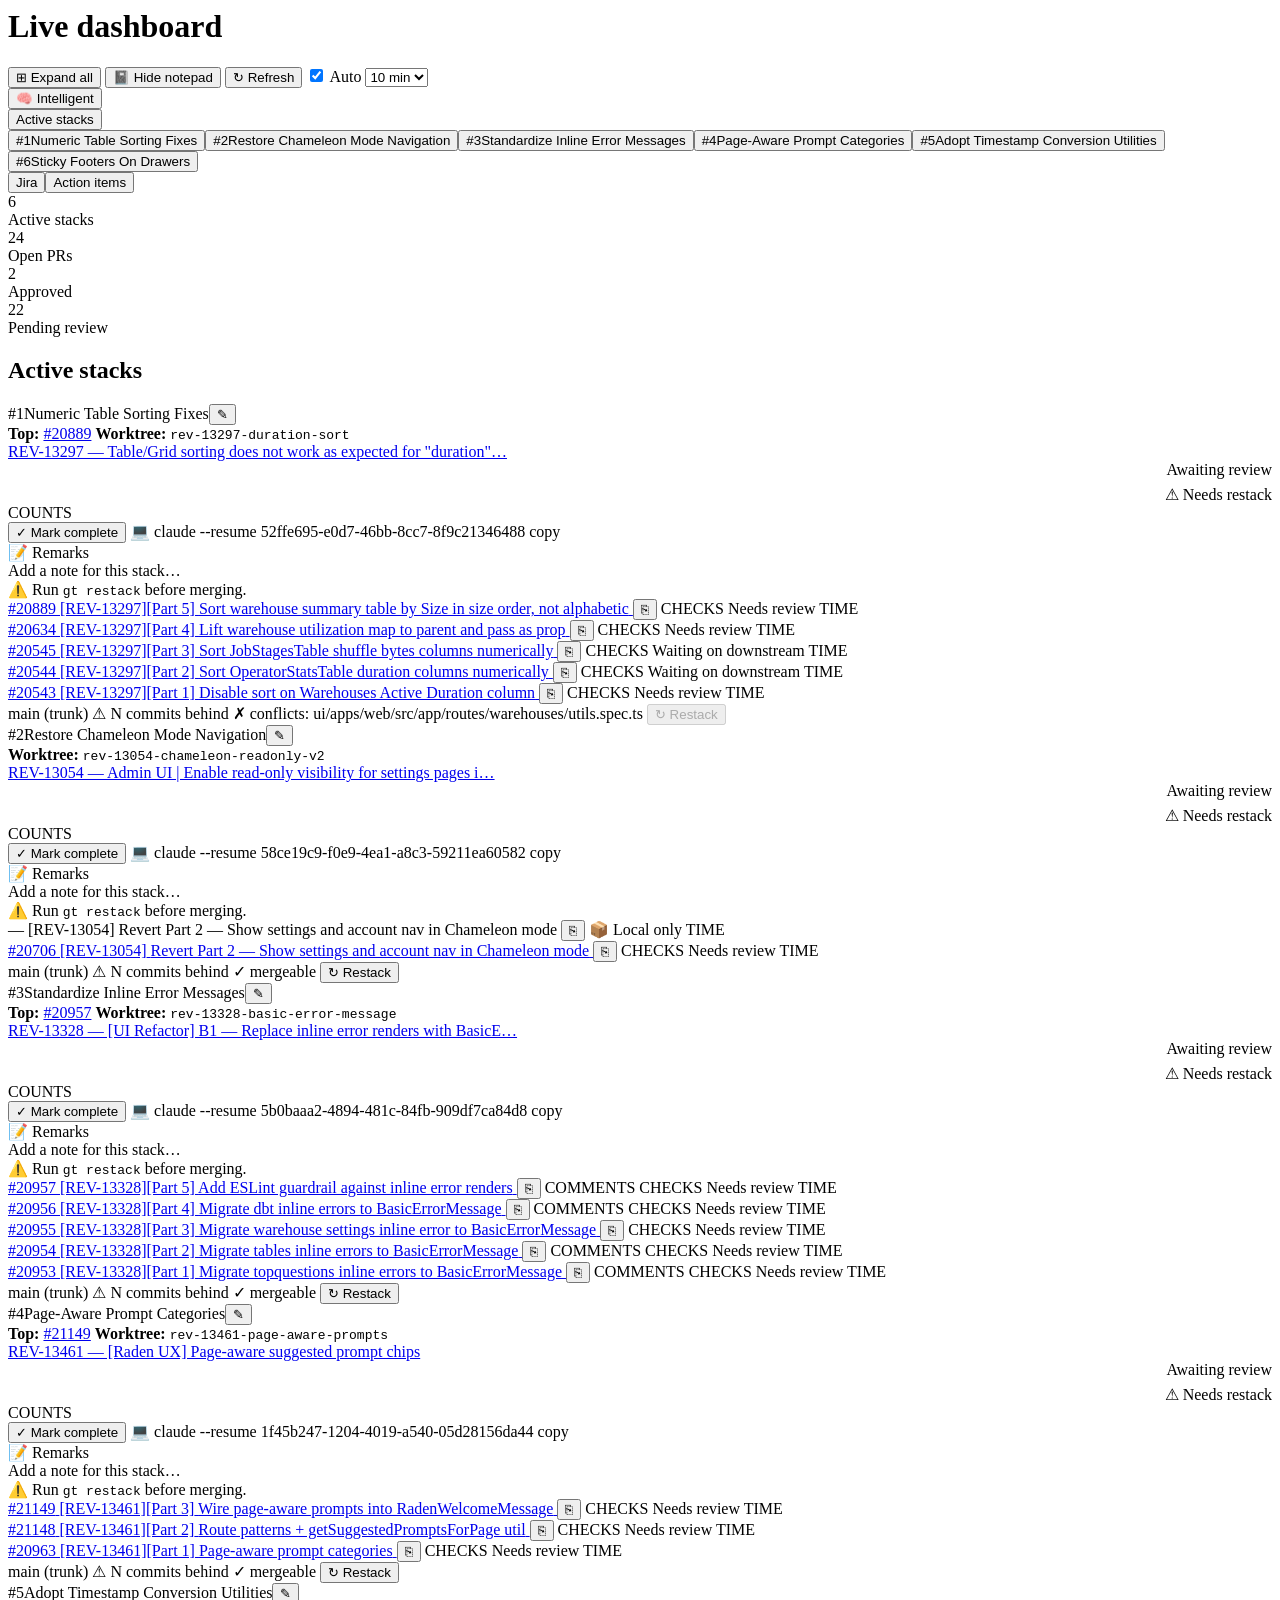
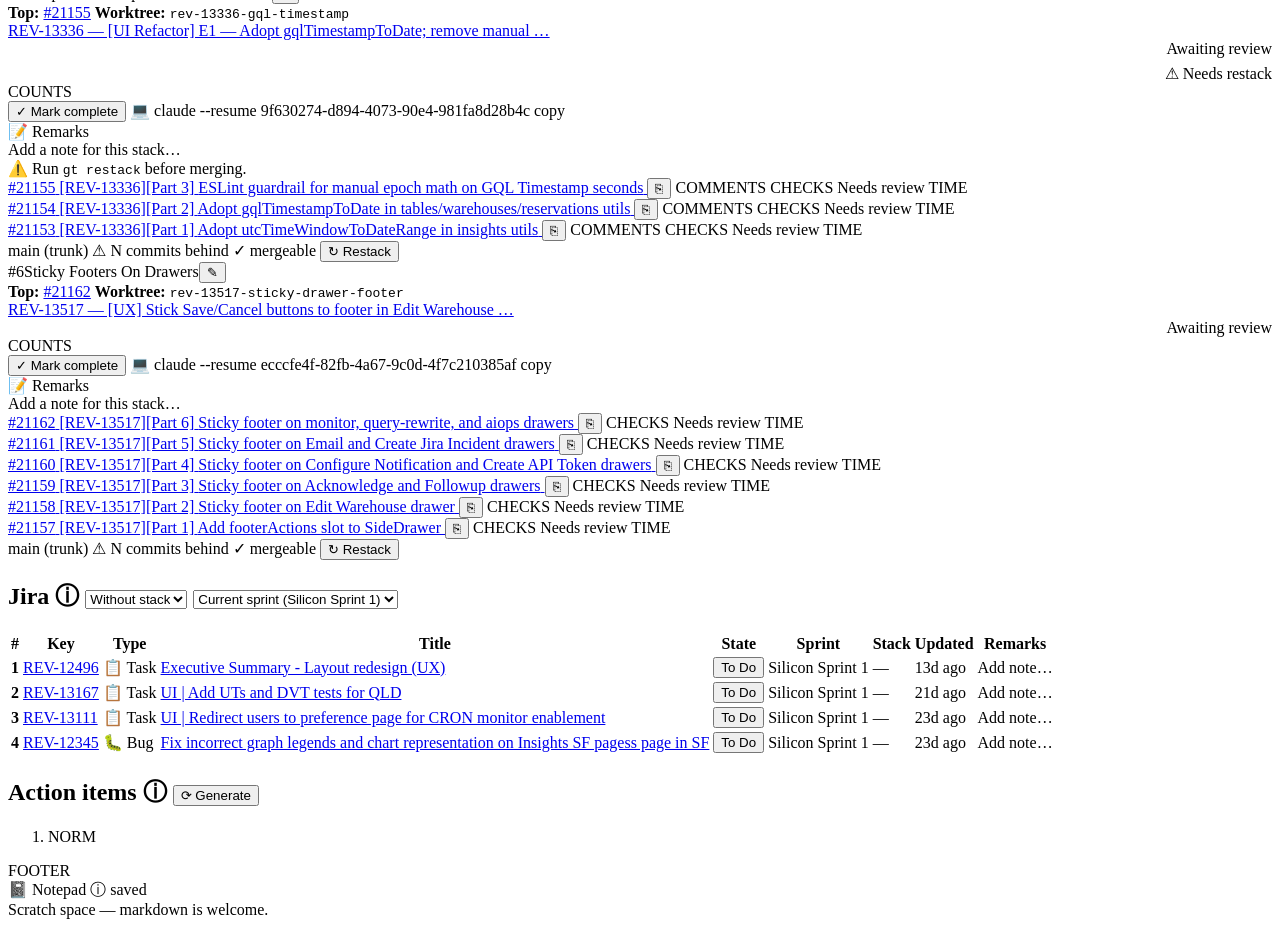
==== commit acae5680: "Phase 1A: extract shell/git/gh/jira/config/disk-cache from server.js. Pure restructure — server.js n" ====
--- a/tmp/baseline/dom.html
+++ b/tmp/baseline/dom.html
@@ -53,7 +53,7 @@
         </aside>
 
         <main class="main-col">
-          <div class="summary" id="summary"><div class="stat" title="Number of distinct PR stacks you have open. Each stack is one connected chain of branches under the same Jira ticket(s)."><div class="v">6</div><div class="l">Active stacks</div></div><div class="stat" title="Total open PRs you authored across all stacks."><div class="v">19</div><div class="l">Open PRs</div></div><div class="stat ok" title="PRs whose review state is APPROVED."><div class="v">2</div><div class="l">Approved</div></div><div class="stat pending" title="PRs that haven't been approved yet and don't have changes requested."><div class="v">17</div><div class="l">Pending review</div></div></div>
+          <div class="summary" id="summary"><div class="stat" title="Number of distinct PR stacks you have open. Each stack is one connected chain of branches under the same Jira ticket(s)."><div class="v">6</div><div class="l">Active stacks</div></div><div class="stat" title="Total open PRs you authored across all stacks."><div class="v">24</div><div class="l">Open PRs</div></div><div class="stat ok" title="PRs whose review state is APPROVED."><div class="v">2</div><div class="l">Approved</div></div><div class="stat pending" title="PRs that haven't been approved yet and don't have changes requested."><div class="v">22</div><div class="l">Pending review</div></div></div>
           <div id="error-banner" class="error-banner" style="display: none"></div>
 
           <section id="active-section">
@@ -371,7 +371,7 @@
           </div>
           <div style="display:flex;flex-direction:column;align-items:flex-end;gap:6px">
             <span class="pill awaiting_review" title="At least one PR in the stack hasn't been reviewed/approved yet. Nothing actionable on your side — just waiting.">Awaiting review</span>
-            
+            <span class="pill warn">⚠ Needs restack</span>
           </div>
         </div>
         <div class="counts NORM">COUNTS</div>
@@ -388,7 +388,7 @@
       </div>
       <div class="stack-body">
         
-        
+        <div class="restack-warn">⚠️ Run <code>gt restack</code> before merging.</div>
         <div class="stack-list">
           
     <div class="stack-row primary">
@@ -457,7 +457,7 @@
           </div>
           <div style="display:flex;flex-direction:column;align-items:flex-end;gap:6px">
             <span class="pill awaiting_review" title="At least one PR in the stack hasn't been reviewed/approved yet. Nothing actionable on your side — just waiting.">Awaiting review</span>
-            
+            <span class="pill warn">⚠ Needs restack</span>
           </div>
         </div>
         <div class="counts NORM">COUNTS</div>
@@ -474,7 +474,7 @@
       </div>
       <div class="stack-body">
         
-        
+        <div class="restack-warn">⚠️ Run <code>gt restack</code> before merging.</div>
         <div class="stack-list">
           
     <div class="stack-row primary">
@@ -536,7 +536,7 @@
               <span class="stack-num-h">#6</span><span class="stack-name-text">Sticky Footers On Drawers</span><button class="stack-name-edit" data-edit-name="" data-stop-toggle="" title="Edit name (click to rename)" type="button">✎</button>
             </div>
             <div class="meta-row" style="margin-top:0">
-              
+              <span><b>Top:</b> <a href="https://app.graphite.com/github/pr/revefi/rcode/21162" target="_blank" rel="noopener" onclick="event.stopPropagation()">#21162</a></span>
               <span><b>Worktree:</b> <code>rev-13517-sticky-drawer-footer</code></span>
             </div>
             <div class="chips"><a class="chip" href="https://revefi.atlassian.net/browse/REV-13517" target="_blank" rel="noopener" onclick="event.stopPropagation()" title="REV-13517 — [UX] Stick Save/Cancel buttons to footer in Edit Warehouse side drawer (and audit other drawers)">REV-13517 — [UX] Stick Save/Cancel buttons to footer in Edit Warehouse …</a></div>
@@ -563,17 +563,82 @@
         
         <div class="stack-list">
           
-    <div class="stack-row local">
-      <span class="stack-link no-pr">
-        <span class="stack-num">—</span>
+    <div class="stack-row primary">
+      <a class="stack-link" href="https://app.graphite.com/github/pr/revefi/rcode/21162" target="_blank" rel="noopener">
+        <span class="stack-num">#21162</span>
+        <span class="stack-jira">[REV-13517][Part 6]</span>
+        <span class="stack-pr-title" title="Sticky footer on monitor, query-rewrite, and aiops drawers">Sticky footer on monitor, query-rewrite, and aiops drawers</span>
+        
+      </a>
+      <button class="pr-copy-branch" data-copy="" data-cmd="varunrev-13517_monitor-aiops-drawers_6" title="Copy branch name: varunrev-13517_monitor-aiops-drawers_6" aria-label="Copy branch name">⎘</button>
+      
+      <span class="stack-checks NORM">CHECKS</span>
+      <span class="stack-status primary">Needs review</span>
+      <span class="stack-time">TIME</span>
+    </div>
+    <div class="stack-row primary">
+      <a class="stack-link" href="https://app.graphite.com/github/pr/revefi/rcode/21161" target="_blank" rel="noopener">
+        <span class="stack-num">#21161</span>
         <span class="stack-jira">[REV-13517][Part 5]</span>
         <span class="stack-pr-title" title="Sticky footer on Email and Create Jira Incident drawers">Sticky footer on Email and Create Jira Incident drawers</span>
         
-      </span>
+      </a>
       <button class="pr-copy-branch" data-copy="" data-cmd="varunrev-13517_email-incident-drawers_5" title="Copy branch name: varunrev-13517_email-incident-drawers_5" aria-label="Copy branch name">⎘</button>
       
-      
-      <span class="stack-status local" title="No GitHub PR yet — branch exists locally only. Run gt submit from the worktree to push.">📦 Local only</span>
+      <span class="stack-checks NORM">CHECKS</span>
+      <span class="stack-status primary">Needs review</span>
+      <span class="stack-time">TIME</span>
+    </div>
+    <div class="stack-row primary">
+      <a class="stack-link" href="https://app.graphite.com/github/pr/revefi/rcode/21160" target="_blank" rel="noopener">
+        <span class="stack-num">#21160</span>
+        <span class="stack-jira">[REV-13517][Part 4]</span>
+        <span class="stack-pr-title" title="Sticky footer on Configure Notification and Create API Token drawers">Sticky footer on Configure Notification and Create API Token drawers</span>
+        
+      </a>
+      <button class="pr-copy-branch" data-copy="" data-cmd="varunrev-13517_settings-drawers_4" title="Copy branch name: varunrev-13517_settings-drawers_4" aria-label="Copy branch name">⎘</button>
+      
+      <span class="stack-checks NORM">CHECKS</span>
+      <span class="stack-status primary">Needs review</span>
+      <span class="stack-time">TIME</span>
+    </div>
+    <div class="stack-row primary">
+      <a class="stack-link" href="https://app.graphite.com/github/pr/revefi/rcode/21159" target="_blank" rel="noopener">
+        <span class="stack-num">#21159</span>
+        <span class="stack-jira">[REV-13517][Part 3]</span>
+        <span class="stack-pr-title" title="Sticky footer on Acknowledge and Followup drawers">Sticky footer on Acknowledge and Followup drawers</span>
+        
+      </a>
+      <button class="pr-copy-branch" data-copy="" data-cmd="varunrev-13517_ticket-drawers_3" title="Copy branch name: varunrev-13517_ticket-drawers_3" aria-label="Copy branch name">⎘</button>
+      
+      <span class="stack-checks NORM">CHECKS</span>
+      <span class="stack-status primary">Needs review</span>
+      <span class="stack-time">TIME</span>
+    </div>
+    <div class="stack-row primary">
+      <a class="stack-link" href="https://app.graphite.com/github/pr/revefi/rcode/21158" target="_blank" rel="noopener">
+        <span class="stack-num">#21158</span>
+        <span class="stack-jira">[REV-13517][Part 2]</span>
+        <span class="stack-pr-title" title="Sticky footer on Edit Warehouse drawer">Sticky footer on Edit Warehouse drawer</span>
+        
+      </a>
+      <button class="pr-copy-branch" data-copy="" data-cmd="varunrev-13517_edit-warehouse-drawer_2" title="Copy branch name: varunrev-13517_edit-warehouse-drawer_2" aria-label="Copy branch name">⎘</button>
+      
+      <span class="stack-checks NORM">CHECKS</span>
+      <span class="stack-status primary">Needs review</span>
+      <span class="stack-time">TIME</span>
+    </div>
+    <div class="stack-row primary">
+      <a class="stack-link" href="https://app.graphite.com/github/pr/revefi/rcode/21157" target="_blank" rel="noopener">
+        <span class="stack-num">#21157</span>
+        <span class="stack-jira">[REV-13517][Part 1]</span>
+        <span class="stack-pr-title" title="Add footerActions slot to SideDrawer">Add footerActions slot to SideDrawer</span>
+        
+      </a>
+      <button class="pr-copy-branch" data-copy="" data-cmd="varunrev-13517-sticky-drawer-footer-1" title="Copy branch name: varunrev-13517-sticky-drawer-footer-1" aria-label="Copy branch name">⎘</button>
+      
+      <span class="stack-checks NORM">CHECKS</span>
+      <span class="stack-status primary">Needs review</span>
       <span class="stack-time">TIME</span>
     </div>
           
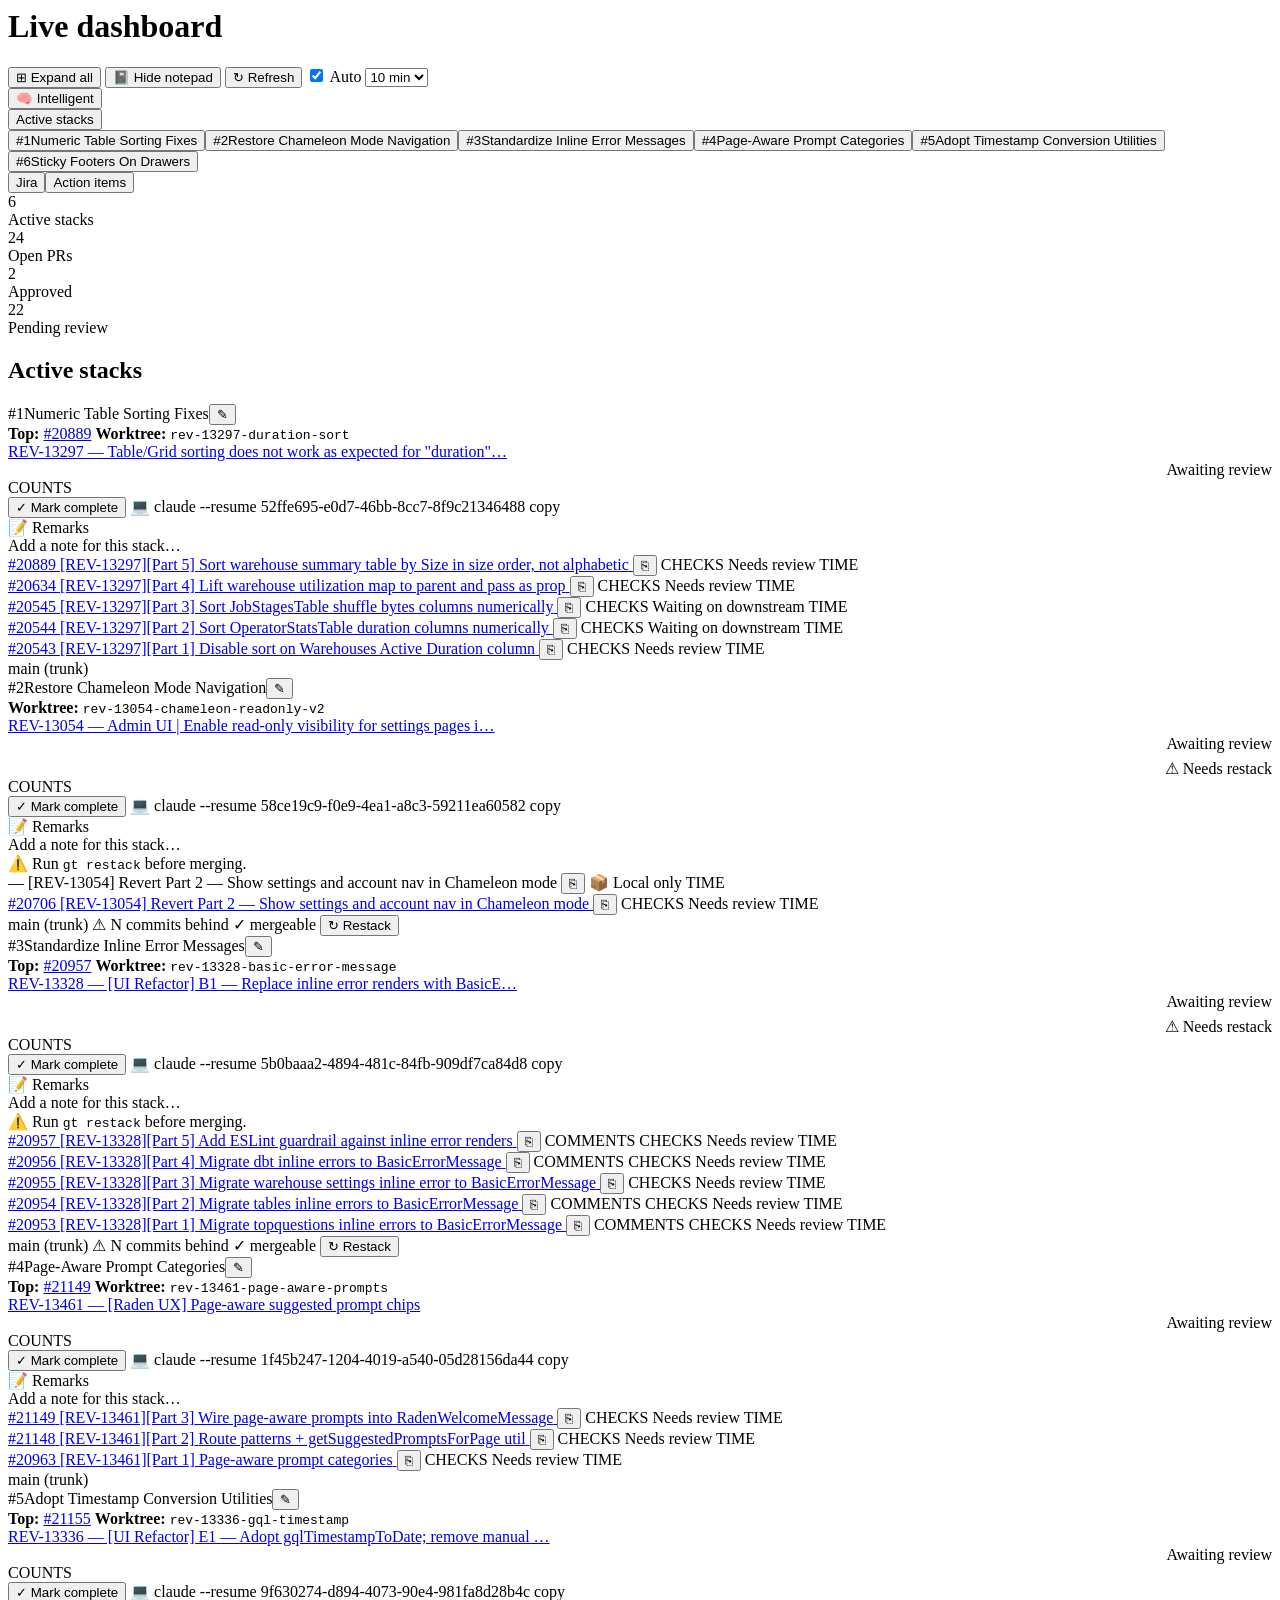
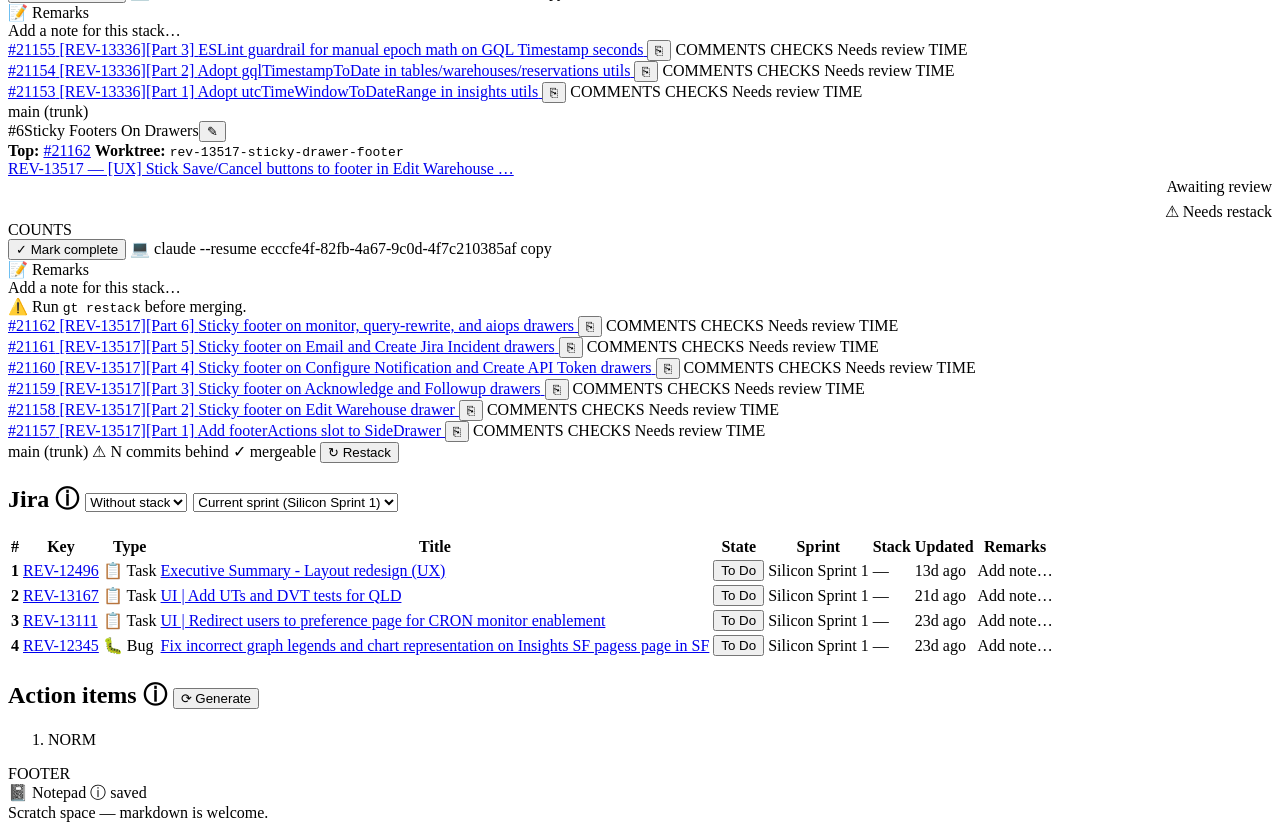
==== commit d018221b: "Phase 1B: split out claude/model/cache/recs/restack/routes/index. server.js shrinks from 1239 lines " ====
--- a/tmp/baseline/dom.html
+++ b/tmp/baseline/dom.html
@@ -74,7 +74,7 @@
           </div>
           <div style="display:flex;flex-direction:column;align-items:flex-end;gap:6px">
             <span class="pill awaiting_review" title="At least one PR in the stack hasn't been reviewed/approved yet. Nothing actionable on your side — just waiting.">Awaiting review</span>
-            <span class="pill warn">⚠ Needs restack</span>
+            
           </div>
         </div>
         <div class="counts NORM">COUNTS</div>
@@ -91,7 +91,7 @@
       </div>
       <div class="stack-body">
         
-        <div class="restack-warn">⚠️ Run <code>gt restack</code> before merging.</div>
+        
         <div class="stack-list">
           
     <div class="stack-row primary">
@@ -160,14 +160,7 @@
       <span class="stack-time">TIME</span>
     </div>
           
-          <div class="stack-row trunk">
-    <span class="stack-link" style="cursor:default">
-      main (trunk)
-      <span class="trunk-behind">⚠ N commits behind</span>
-      <span class="trunk-conflicts">✗ conflicts: ui/apps/web/src/app/routes/warehouses/utils.spec.ts</span>
-      <button class="trunk-restack-btn" data-restack-stack="REV-13297" disabled="" title="Restack disabled — merge conflicts predicted. Resolve manually first.">↻ Restack</button>
-    </span>
-  </div>
+          <div class="stack-row trunk"><span class="stack-link" style="cursor:default">main (trunk)</span></div>
         </div>
       </div>
     </div>
@@ -371,7 +364,7 @@
           </div>
           <div style="display:flex;flex-direction:column;align-items:flex-end;gap:6px">
             <span class="pill awaiting_review" title="At least one PR in the stack hasn't been reviewed/approved yet. Nothing actionable on your side — just waiting.">Awaiting review</span>
-            <span class="pill warn">⚠ Needs restack</span>
+            
           </div>
         </div>
         <div class="counts NORM">COUNTS</div>
@@ -388,7 +381,7 @@
       </div>
       <div class="stack-body">
         
-        <div class="restack-warn">⚠️ Run <code>gt restack</code> before merging.</div>
+        
         <div class="stack-list">
           
     <div class="stack-row primary">
@@ -431,14 +424,7 @@
       <span class="stack-time">TIME</span>
     </div>
           
-          <div class="stack-row trunk">
-    <span class="stack-link" style="cursor:default">
-      main (trunk)
-      <span class="trunk-behind">⚠ N commits behind</span>
-      <span class="trunk-mergeable" title="In-memory 3-way merge against origin/main produced no conflicts.">✓ mergeable</span>
-      <button class="trunk-restack-btn" data-restack-stack="REV-13461" title="Click to restack onto origin/main (runs gt restack + gt submit --stack -u in /Users/varun/Desktop/workspace/rcode/.claude/worktrees/rev-13461-page-aware-prompts).">↻ Restack</button>
-    </span>
-  </div>
+          <div class="stack-row trunk"><span class="stack-link" style="cursor:default">main (trunk)</span></div>
         </div>
       </div>
     </div>
@@ -457,7 +443,7 @@
           </div>
           <div style="display:flex;flex-direction:column;align-items:flex-end;gap:6px">
             <span class="pill awaiting_review" title="At least one PR in the stack hasn't been reviewed/approved yet. Nothing actionable on your side — just waiting.">Awaiting review</span>
-            <span class="pill warn">⚠ Needs restack</span>
+            
           </div>
         </div>
         <div class="counts NORM">COUNTS</div>
@@ -474,7 +460,7 @@
       </div>
       <div class="stack-body">
         
-        <div class="restack-warn">⚠️ Run <code>gt restack</code> before merging.</div>
+        
         <div class="stack-list">
           
     <div class="stack-row primary">
@@ -517,14 +503,7 @@
       <span class="stack-time">TIME</span>
     </div>
           
-          <div class="stack-row trunk">
-    <span class="stack-link" style="cursor:default">
-      main (trunk)
-      <span class="trunk-behind">⚠ N commits behind</span>
-      <span class="trunk-mergeable" title="In-memory 3-way merge against origin/main produced no conflicts.">✓ mergeable</span>
-      <button class="trunk-restack-btn" data-restack-stack="REV-13336" title="Click to restack onto origin/main (runs gt restack + gt submit --stack -u in /Users/varun/Desktop/workspace/rcode/.claude/worktrees/rev-13336-gql-timestamp).">↻ Restack</button>
-    </span>
-  </div>
+          <div class="stack-row trunk"><span class="stack-link" style="cursor:default">main (trunk)</span></div>
         </div>
       </div>
     </div>
@@ -543,7 +522,7 @@
           </div>
           <div style="display:flex;flex-direction:column;align-items:flex-end;gap:6px">
             <span class="pill awaiting_review" title="At least one PR in the stack hasn't been reviewed/approved yet. Nothing actionable on your side — just waiting.">Awaiting review</span>
-            
+            <span class="pill warn">⚠ Needs restack</span>
           </div>
         </div>
         <div class="counts NORM">COUNTS</div>
@@ -560,7 +539,7 @@
       </div>
       <div class="stack-body">
         
-        
+        <div class="restack-warn">⚠️ Run <code>gt restack</code> before merging.</div>
         <div class="stack-list">
           
     <div class="stack-row primary">
@@ -571,7 +550,7 @@
         
       </a>
       <button class="pr-copy-branch" data-copy="" data-cmd="varunrev-13517_monitor-aiops-drawers_6" title="Copy branch name: varunrev-13517_monitor-aiops-drawers_6" aria-label="Copy branch name">⎘</button>
-      
+      <span class="stack-comments NORM">COMMENTS</span>
       <span class="stack-checks NORM">CHECKS</span>
       <span class="stack-status primary">Needs review</span>
       <span class="stack-time">TIME</span>
@@ -584,7 +563,7 @@
         
       </a>
       <button class="pr-copy-branch" data-copy="" data-cmd="varunrev-13517_email-incident-drawers_5" title="Copy branch name: varunrev-13517_email-incident-drawers_5" aria-label="Copy branch name">⎘</button>
-      
+      <span class="stack-comments NORM">COMMENTS</span>
       <span class="stack-checks NORM">CHECKS</span>
       <span class="stack-status primary">Needs review</span>
       <span class="stack-time">TIME</span>
@@ -597,7 +576,7 @@
         
       </a>
       <button class="pr-copy-branch" data-copy="" data-cmd="varunrev-13517_settings-drawers_4" title="Copy branch name: varunrev-13517_settings-drawers_4" aria-label="Copy branch name">⎘</button>
-      
+      <span class="stack-comments NORM">COMMENTS</span>
       <span class="stack-checks NORM">CHECKS</span>
       <span class="stack-status primary">Needs review</span>
       <span class="stack-time">TIME</span>
@@ -610,7 +589,7 @@
         
       </a>
       <button class="pr-copy-branch" data-copy="" data-cmd="varunrev-13517_ticket-drawers_3" title="Copy branch name: varunrev-13517_ticket-drawers_3" aria-label="Copy branch name">⎘</button>
-      
+      <span class="stack-comments NORM">COMMENTS</span>
       <span class="stack-checks NORM">CHECKS</span>
       <span class="stack-status primary">Needs review</span>
       <span class="stack-time">TIME</span>
@@ -623,7 +602,7 @@
         
       </a>
       <button class="pr-copy-branch" data-copy="" data-cmd="varunrev-13517_edit-warehouse-drawer_2" title="Copy branch name: varunrev-13517_edit-warehouse-drawer_2" aria-label="Copy branch name">⎘</button>
-      
+      <span class="stack-comments NORM">COMMENTS</span>
       <span class="stack-checks NORM">CHECKS</span>
       <span class="stack-status primary">Needs review</span>
       <span class="stack-time">TIME</span>
@@ -636,7 +615,7 @@
         
       </a>
       <button class="pr-copy-branch" data-copy="" data-cmd="varunrev-13517-sticky-drawer-footer-1" title="Copy branch name: varunrev-13517-sticky-drawer-footer-1" aria-label="Copy branch name">⎘</button>
-      
+      <span class="stack-comments NORM">COMMENTS</span>
       <span class="stack-checks NORM">CHECKS</span>
       <span class="stack-status primary">Needs review</span>
       <span class="stack-time">TIME</span>
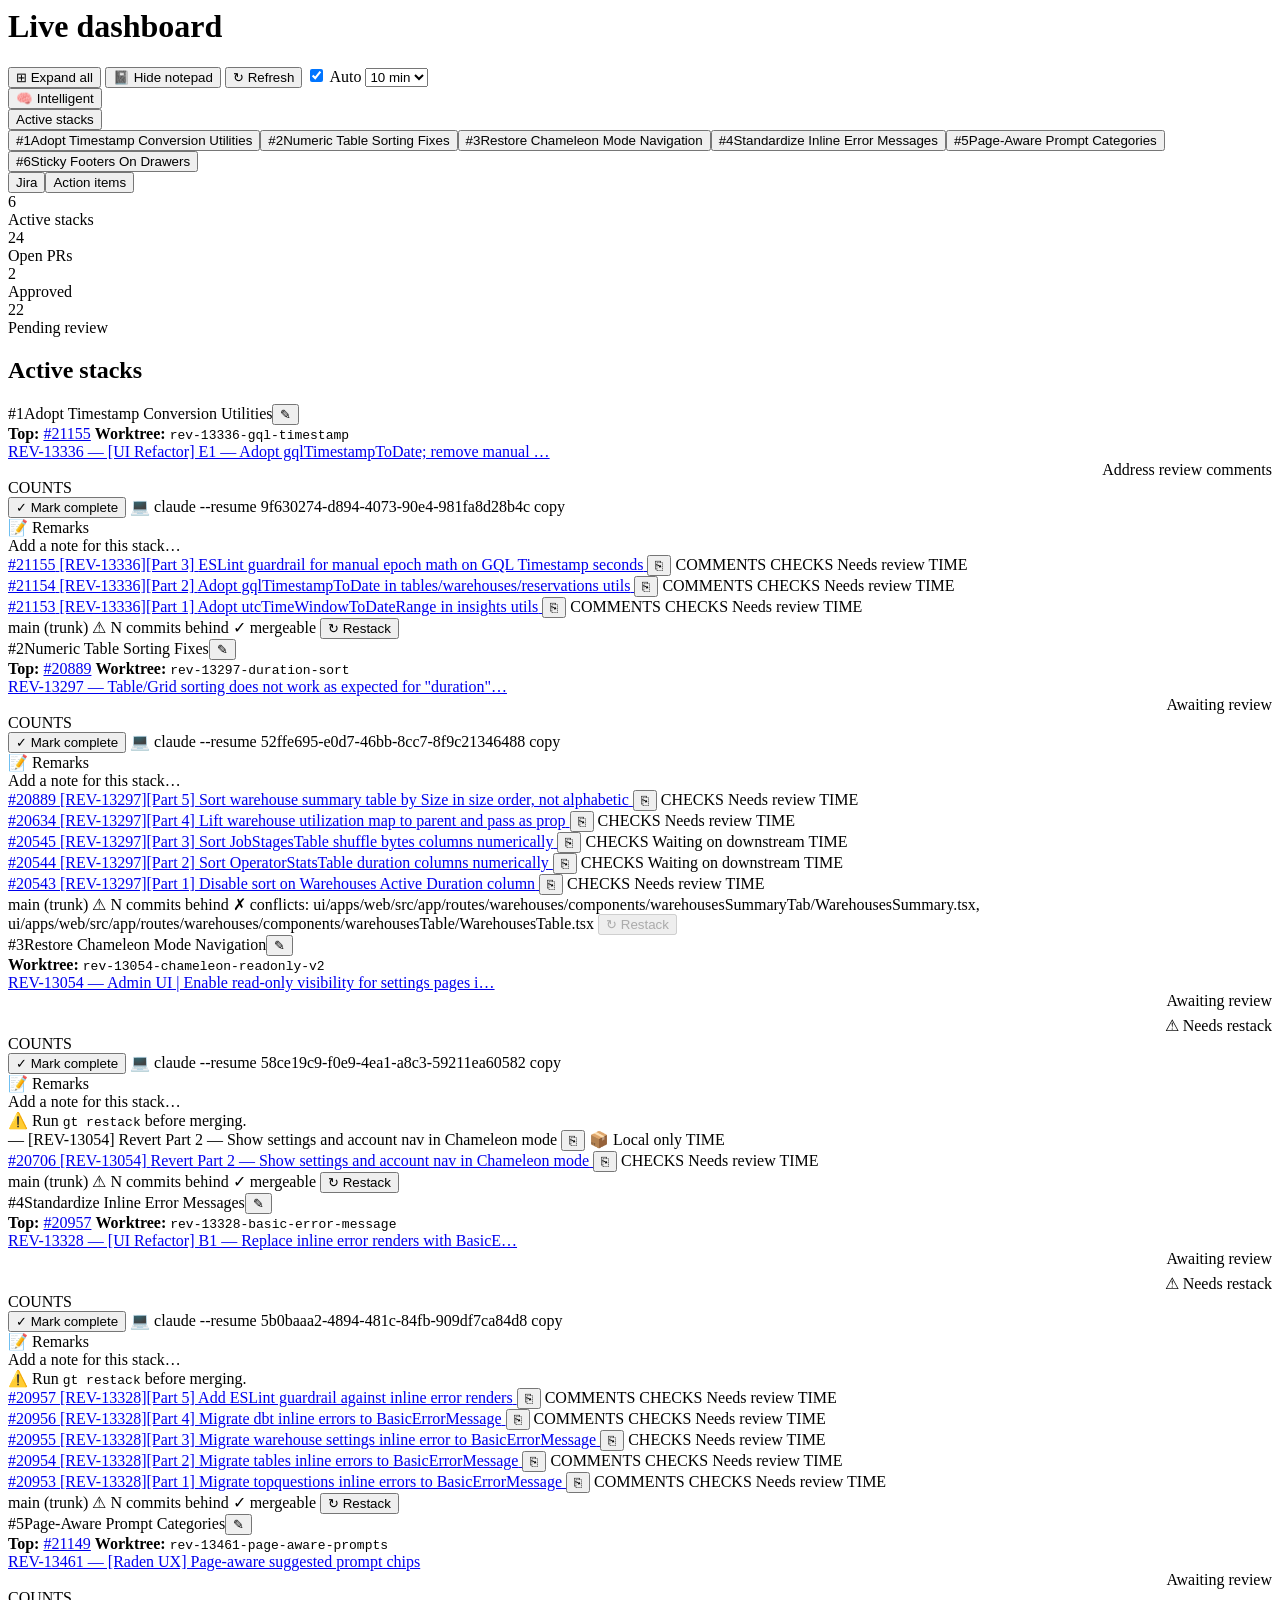
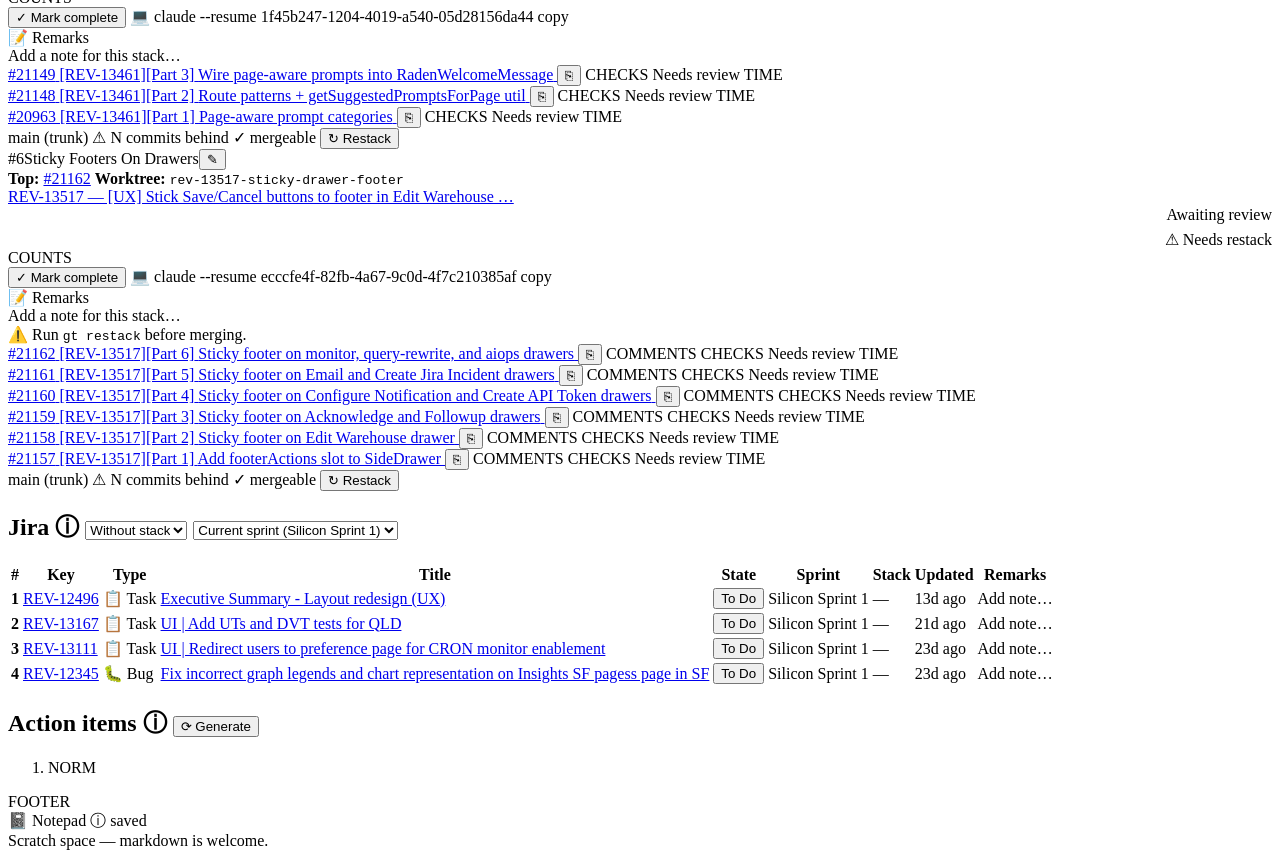
==== commit 9bf00ff9: "Phase 2: split public/app.js into ES modules. The 1581-line monolith becomes 11 focused files under " ====
--- a/tmp/baseline/dom.html
+++ b/tmp/baseline/dom.html
@@ -37,16 +37,16 @@
 
       <div class="layout">
         <aside class="sidebar" id="sidebar">
-          <nav class="jump-nav" id="jump-nav"><button class="nav-section" data-jump="active-section">Active stacks</button><div class="nav-stack-list"><button class="nav-stack-item " data-jump="stack-active-REV-13297" title="Numeric Table Sorting Fixes">
-                    <span class="nav-stack-num">#1</span><span>Numeric Table Sorting Fixes</span>
+          <nav class="jump-nav" id="jump-nav"><button class="nav-section" data-jump="active-section">Active stacks</button><div class="nav-stack-list"><button class="nav-stack-item " data-jump="stack-active-REV-13336" title="Adopt Timestamp Conversion Utilities">
+                    <span class="nav-stack-num">#1</span><span>Adopt Timestamp Conversion Utilities</span>
+                  </button><button class="nav-stack-item " data-jump="stack-active-REV-13297" title="Numeric Table Sorting Fixes">
+                    <span class="nav-stack-num">#2</span><span>Numeric Table Sorting Fixes</span>
                   </button><button class="nav-stack-item " data-jump="stack-active-REV-13054" title="Restore Chameleon Mode Navigation">
-                    <span class="nav-stack-num">#2</span><span>Restore Chameleon Mode Navigation</span>
+                    <span class="nav-stack-num">#3</span><span>Restore Chameleon Mode Navigation</span>
                   </button><button class="nav-stack-item " data-jump="stack-active-REV-13328" title="Standardize Inline Error Messages">
-                    <span class="nav-stack-num">#3</span><span>Standardize Inline Error Messages</span>
+                    <span class="nav-stack-num">#4</span><span>Standardize Inline Error Messages</span>
                   </button><button class="nav-stack-item " data-jump="stack-active-REV-13461" title="Page-Aware Prompt Categories">
-                    <span class="nav-stack-num">#4</span><span>Page-Aware Prompt Categories</span>
-                  </button><button class="nav-stack-item " data-jump="stack-active-REV-13336" title="Adopt Timestamp Conversion Utilities">
-                    <span class="nav-stack-num">#5</span><span>Adopt Timestamp Conversion Utilities</span>
+                    <span class="nav-stack-num">#5</span><span>Page-Aware Prompt Categories</span>
                   </button><button class="nav-stack-item " data-jump="stack-active-REV-13517" title="Sticky Footers On Drawers">
                     <span class="nav-stack-num">#6</span><span>Sticky Footers On Drawers</span>
                   </button></div><button class="nav-section" data-jump="untouched-section">Jira</button><button class="nav-section" data-jump="recs-section">Action items</button></nav>
@@ -59,12 +59,98 @@
           <section id="active-section">
             <h2>Active stacks</h2>
             <div id="active-stacks">
+    <div id="stack-active-REV-13336" class="card stack-card " data-stack-key="REV-13336">
+      <div class="stack-summary" data-toggle-card="">
+        <div class="stack-head">
+          <div>
+            <div class="stack-name">
+              <span class="stack-num-h">#1</span><span class="stack-name-text">Adopt Timestamp Conversion Utilities</span><button class="stack-name-edit" data-edit-name="" data-stop-toggle="" title="Edit name (click to rename)" type="button">✎</button>
+            </div>
+            <div class="meta-row" style="margin-top:0">
+              <span><b>Top:</b> <a href="https://app.graphite.com/github/pr/revefi/rcode/21155" target="_blank" rel="noopener" onclick="event.stopPropagation()">#21155</a></span>
+              <span><b>Worktree:</b> <code>rev-13336-gql-timestamp</code></span>
+            </div>
+            <div class="chips"><a class="chip" href="https://revefi.atlassian.net/browse/REV-13336" target="_blank" rel="noopener" onclick="event.stopPropagation()" title="REV-13336 — [UI Refactor] E1 — Adopt gqlTimestampToDate; remove manual epoch math">REV-13336 — [UI Refactor] E1 — Adopt gqlTimestampToDate; remove manual …</a></div>
+          </div>
+          <div style="display:flex;flex-direction:column;align-items:flex-end;gap:6px">
+            <span class="pill human_review" title="At least one open human review comment to address. Top priority — usually means a reviewer left feedback you haven't replied to yet.">Address review comments</span>
+            
+          </div>
+        </div>
+        <div class="counts NORM">COUNTS</div>
+        <div class="actions">
+          <button class="btn complete" data-action="complete" data-key="REV-13336" title="Move this stack to the Merged section. Useful once everything is deployed or you want it out of your daily view. Restorable later.">✓ Mark complete</button>
+          <span class="copy-cmd" data-cmd="claude --resume 9f630274-d894-4073-90e4-981fa8d28b4c" data-copy="" title="Resumes the most relevant Claude session for this stack. Picked by scoring all your session logs on mentions of this stack's PR numbers, branch names, Jira keys, and worktree name.">💻 claude --resume 9f630274-d894-4073-90e4-981fa8d28b4c <span class="cp">copy</span></span>
+          
+        </div>
+        
+        <div class="stack-remarks-wrap" data-stop-toggle="">
+          <div class="label">📝 Remarks</div>
+          <div class="stack-remarks" data-md-key="dashboard.remarks.stack.REV-13336" data-stack-key="REV-13336"><div class="md-view"><span class="md-placeholder">Add a note for this stack…</span></div><textarea class="md-editor" spellcheck="false" hidden="" placeholder="Add a note for this stack…" rows="1"></textarea></div>
+        </div>
+      </div>
+      <div class="stack-body">
+        
+        
+        <div class="stack-list">
+          
+    <div class="stack-row primary">
+      <a class="stack-link" href="https://app.graphite.com/github/pr/revefi/rcode/21155" target="_blank" rel="noopener">
+        <span class="stack-num">#21155</span>
+        <span class="stack-jira">[REV-13336][Part 3]</span>
+        <span class="stack-pr-title" title="ESLint guardrail for manual epoch math on GQL Timestamp seconds">ESLint guardrail for manual epoch math on GQL Timestamp seconds</span>
+        
+      </a>
+      <button class="pr-copy-branch" data-copy="" data-cmd="varungql-timestamp_3" title="Copy branch name: varungql-timestamp_3" aria-label="Copy branch name">⎘</button>
+      <span class="stack-comments NORM">COMMENTS</span>
+      <span class="stack-checks NORM">CHECKS</span>
+      <span class="stack-status primary">Needs review</span>
+      <span class="stack-time">TIME</span>
+    </div>
+    <div class="stack-row primary">
+      <a class="stack-link" href="https://app.graphite.com/github/pr/revefi/rcode/21154" target="_blank" rel="noopener">
+        <span class="stack-num">#21154</span>
+        <span class="stack-jira">[REV-13336][Part 2]</span>
+        <span class="stack-pr-title" title="Adopt gqlTimestampToDate in tables/warehouses/reservations utils">Adopt gqlTimestampToDate in tables/warehouses/reservations utils</span>
+        
+      </a>
+      <button class="pr-copy-branch" data-copy="" data-cmd="varungql-timestamp_2" title="Copy branch name: varungql-timestamp_2" aria-label="Copy branch name">⎘</button>
+      <span class="stack-comments NORM">COMMENTS</span>
+      <span class="stack-checks NORM">CHECKS</span>
+      <span class="stack-status primary">Needs review</span>
+      <span class="stack-time">TIME</span>
+    </div>
+    <div class="stack-row primary">
+      <a class="stack-link" href="https://app.graphite.com/github/pr/revefi/rcode/21153" target="_blank" rel="noopener">
+        <span class="stack-num">#21153</span>
+        <span class="stack-jira">[REV-13336][Part 1]</span>
+        <span class="stack-pr-title" title="Adopt utcTimeWindowToDateRange in insights utils">Adopt utcTimeWindowToDateRange in insights utils</span>
+        
+      </a>
+      <button class="pr-copy-branch" data-copy="" data-cmd="gql-timestamp_1" title="Copy branch name: gql-timestamp_1" aria-label="Copy branch name">⎘</button>
+      <span class="stack-comments NORM">COMMENTS</span>
+      <span class="stack-checks NORM">CHECKS</span>
+      <span class="stack-status primary">Needs review</span>
+      <span class="stack-time">TIME</span>
+    </div>
+          
+          <div class="stack-row trunk">
+    <span class="stack-link" style="cursor:default">
+      main (trunk)
+      <span class="trunk-behind">⚠ N commits behind</span>
+      <span class="trunk-mergeable" title="In-memory 3-way merge against origin/main produced no conflicts.">✓ mergeable</span>
+      <button class="trunk-restack-btn" data-restack-stack="REV-13336" title="Click to restack onto origin/main (runs gt restack + gt submit --stack -u in /Users/varun/Desktop/workspace/rcode/.claude/worktrees/rev-13336-gql-timestamp).">↻ Restack</button>
+    </span>
+  </div>
+        </div>
+      </div>
+    </div>
     <div id="stack-active-REV-13297" class="card stack-card " data-stack-key="REV-13297">
       <div class="stack-summary" data-toggle-card="">
         <div class="stack-head">
           <div>
             <div class="stack-name">
-              <span class="stack-num-h">#1</span><span class="stack-name-text">Numeric Table Sorting Fixes</span><button class="stack-name-edit" data-edit-name="" data-stop-toggle="" title="Edit name (click to rename)" type="button">✎</button>
+              <span class="stack-num-h">#2</span><span class="stack-name-text">Numeric Table Sorting Fixes</span><button class="stack-name-edit" data-edit-name="" data-stop-toggle="" title="Edit name (click to rename)" type="button">✎</button>
             </div>
             <div class="meta-row" style="margin-top:0">
               <span><b>Top:</b> <a href="https://app.graphite.com/github/pr/revefi/rcode/20889" target="_blank" rel="noopener" onclick="event.stopPropagation()">#20889</a></span>
@@ -160,7 +246,14 @@
       <span class="stack-time">TIME</span>
     </div>
           
-          <div class="stack-row trunk"><span class="stack-link" style="cursor:default">main (trunk)</span></div>
+          <div class="stack-row trunk">
+    <span class="stack-link" style="cursor:default">
+      main (trunk)
+      <span class="trunk-behind">⚠ N commits behind</span>
+      <span class="trunk-conflicts">✗ conflicts: ui/apps/web/src/app/routes/warehouses/components/warehousesSummaryTab/WarehousesSummary.tsx, ui/apps/web/src/app/routes/warehouses/components/warehousesTable/WarehousesTable.tsx</span>
+      <button class="trunk-restack-btn" data-restack-stack="REV-13297" disabled="" title="Restack disabled — merge conflicts predicted. Resolve manually first.">↻ Restack</button>
+    </span>
+  </div>
         </div>
       </div>
     </div>
@@ -169,7 +262,7 @@
         <div class="stack-head">
           <div>
             <div class="stack-name">
-              <span class="stack-num-h">#2</span><span class="stack-name-text">Restore Chameleon Mode Navigation</span><button class="stack-name-edit" data-edit-name="" data-stop-toggle="" title="Edit name (click to rename)" type="button">✎</button>
+              <span class="stack-num-h">#3</span><span class="stack-name-text">Restore Chameleon Mode Navigation</span><button class="stack-name-edit" data-edit-name="" data-stop-toggle="" title="Edit name (click to rename)" type="button">✎</button>
             </div>
             <div class="meta-row" style="margin-top:0">
               
@@ -242,7 +335,7 @@
         <div class="stack-head">
           <div>
             <div class="stack-name">
-              <span class="stack-num-h">#3</span><span class="stack-name-text">Standardize Inline Error Messages</span><button class="stack-name-edit" data-edit-name="" data-stop-toggle="" title="Edit name (click to rename)" type="button">✎</button>
+              <span class="stack-num-h">#4</span><span class="stack-name-text">Standardize Inline Error Messages</span><button class="stack-name-edit" data-edit-name="" data-stop-toggle="" title="Edit name (click to rename)" type="button">✎</button>
             </div>
             <div class="meta-row" style="margin-top:0">
               <span><b>Top:</b> <a href="https://app.graphite.com/github/pr/revefi/rcode/20957" target="_blank" rel="noopener" onclick="event.stopPropagation()">#20957</a></span>
@@ -354,7 +447,7 @@
         <div class="stack-head">
           <div>
             <div class="stack-name">
-              <span class="stack-num-h">#4</span><span class="stack-name-text">Page-Aware Prompt Categories</span><button class="stack-name-edit" data-edit-name="" data-stop-toggle="" title="Edit name (click to rename)" type="button">✎</button>
+              <span class="stack-num-h">#5</span><span class="stack-name-text">Page-Aware Prompt Categories</span><button class="stack-name-edit" data-edit-name="" data-stop-toggle="" title="Edit name (click to rename)" type="button">✎</button>
             </div>
             <div class="meta-row" style="margin-top:0">
               <span><b>Top:</b> <a href="https://app.graphite.com/github/pr/revefi/rcode/21149" target="_blank" rel="noopener" onclick="event.stopPropagation()">#21149</a></span>
@@ -424,86 +517,14 @@
       <span class="stack-time">TIME</span>
     </div>
           
-          <div class="stack-row trunk"><span class="stack-link" style="cursor:default">main (trunk)</span></div>
-        </div>
-      </div>
-    </div>
-    <div id="stack-active-REV-13336" class="card stack-card " data-stack-key="REV-13336">
-      <div class="stack-summary" data-toggle-card="">
-        <div class="stack-head">
-          <div>
-            <div class="stack-name">
-              <span class="stack-num-h">#5</span><span class="stack-name-text">Adopt Timestamp Conversion Utilities</span><button class="stack-name-edit" data-edit-name="" data-stop-toggle="" title="Edit name (click to rename)" type="button">✎</button>
-            </div>
-            <div class="meta-row" style="margin-top:0">
-              <span><b>Top:</b> <a href="https://app.graphite.com/github/pr/revefi/rcode/21155" target="_blank" rel="noopener" onclick="event.stopPropagation()">#21155</a></span>
-              <span><b>Worktree:</b> <code>rev-13336-gql-timestamp</code></span>
-            </div>
-            <div class="chips"><a class="chip" href="https://revefi.atlassian.net/browse/REV-13336" target="_blank" rel="noopener" onclick="event.stopPropagation()" title="REV-13336 — [UI Refactor] E1 — Adopt gqlTimestampToDate; remove manual epoch math">REV-13336 — [UI Refactor] E1 — Adopt gqlTimestampToDate; remove manual …</a></div>
-          </div>
-          <div style="display:flex;flex-direction:column;align-items:flex-end;gap:6px">
-            <span class="pill awaiting_review" title="At least one PR in the stack hasn't been reviewed/approved yet. Nothing actionable on your side — just waiting.">Awaiting review</span>
-            
-          </div>
-        </div>
-        <div class="counts NORM">COUNTS</div>
-        <div class="actions">
-          <button class="btn complete" data-action="complete" data-key="REV-13336" title="Move this stack to the Merged section. Useful once everything is deployed or you want it out of your daily view. Restorable later.">✓ Mark complete</button>
-          <span class="copy-cmd" data-cmd="claude --resume 9f630274-d894-4073-90e4-981fa8d28b4c" data-copy="" title="Resumes the most relevant Claude session for this stack. Picked by scoring all your session logs on mentions of this stack's PR numbers, branch names, Jira keys, and worktree name.">💻 claude --resume 9f630274-d894-4073-90e4-981fa8d28b4c <span class="cp">copy</span></span>
-          
-        </div>
-        
-        <div class="stack-remarks-wrap" data-stop-toggle="">
-          <div class="label">📝 Remarks</div>
-          <div class="stack-remarks" data-md-key="dashboard.remarks.stack.REV-13336" data-stack-key="REV-13336"><div class="md-view"><span class="md-placeholder">Add a note for this stack…</span></div><textarea class="md-editor" spellcheck="false" hidden="" placeholder="Add a note for this stack…" rows="1"></textarea></div>
-        </div>
-      </div>
-      <div class="stack-body">
-        
-        
-        <div class="stack-list">
-          
-    <div class="stack-row primary">
-      <a class="stack-link" href="https://app.graphite.com/github/pr/revefi/rcode/21155" target="_blank" rel="noopener">
-        <span class="stack-num">#21155</span>
-        <span class="stack-jira">[REV-13336][Part 3]</span>
-        <span class="stack-pr-title" title="ESLint guardrail for manual epoch math on GQL Timestamp seconds">ESLint guardrail for manual epoch math on GQL Timestamp seconds</span>
-        
-      </a>
-      <button class="pr-copy-branch" data-copy="" data-cmd="varungql-timestamp_3" title="Copy branch name: varungql-timestamp_3" aria-label="Copy branch name">⎘</button>
-      <span class="stack-comments NORM">COMMENTS</span>
-      <span class="stack-checks NORM">CHECKS</span>
-      <span class="stack-status primary">Needs review</span>
-      <span class="stack-time">TIME</span>
-    </div>
-    <div class="stack-row primary">
-      <a class="stack-link" href="https://app.graphite.com/github/pr/revefi/rcode/21154" target="_blank" rel="noopener">
-        <span class="stack-num">#21154</span>
-        <span class="stack-jira">[REV-13336][Part 2]</span>
-        <span class="stack-pr-title" title="Adopt gqlTimestampToDate in tables/warehouses/reservations utils">Adopt gqlTimestampToDate in tables/warehouses/reservations utils</span>
-        
-      </a>
-      <button class="pr-copy-branch" data-copy="" data-cmd="varungql-timestamp_2" title="Copy branch name: varungql-timestamp_2" aria-label="Copy branch name">⎘</button>
-      <span class="stack-comments NORM">COMMENTS</span>
-      <span class="stack-checks NORM">CHECKS</span>
-      <span class="stack-status primary">Needs review</span>
-      <span class="stack-time">TIME</span>
-    </div>
-    <div class="stack-row primary">
-      <a class="stack-link" href="https://app.graphite.com/github/pr/revefi/rcode/21153" target="_blank" rel="noopener">
-        <span class="stack-num">#21153</span>
-        <span class="stack-jira">[REV-13336][Part 1]</span>
-        <span class="stack-pr-title" title="Adopt utcTimeWindowToDateRange in insights utils">Adopt utcTimeWindowToDateRange in insights utils</span>
-        
-      </a>
-      <button class="pr-copy-branch" data-copy="" data-cmd="gql-timestamp_1" title="Copy branch name: gql-timestamp_1" aria-label="Copy branch name">⎘</button>
-      <span class="stack-comments NORM">COMMENTS</span>
-      <span class="stack-checks NORM">CHECKS</span>
-      <span class="stack-status primary">Needs review</span>
-      <span class="stack-time">TIME</span>
-    </div>
-          
-          <div class="stack-row trunk"><span class="stack-link" style="cursor:default">main (trunk)</span></div>
+          <div class="stack-row trunk">
+    <span class="stack-link" style="cursor:default">
+      main (trunk)
+      <span class="trunk-behind">⚠ N commits behind</span>
+      <span class="trunk-mergeable" title="In-memory 3-way merge against origin/main produced no conflicts.">✓ mergeable</span>
+      <button class="trunk-restack-btn" data-restack-stack="REV-13461" title="Click to restack onto origin/main (runs gt restack + gt submit --stack -u in /Users/varun/Desktop/workspace/rcode/.claude/worktrees/rev-13461-page-aware-prompts).">↻ Restack</button>
+    </span>
+  </div>
         </div>
       </div>
     </div>
@@ -747,7 +768,7 @@
         </aside>
       </div>
     </div>
-    <script src="/app.js"></script>
+    <script type="module" src="/app/main.js"></script>
   
 
 </body>
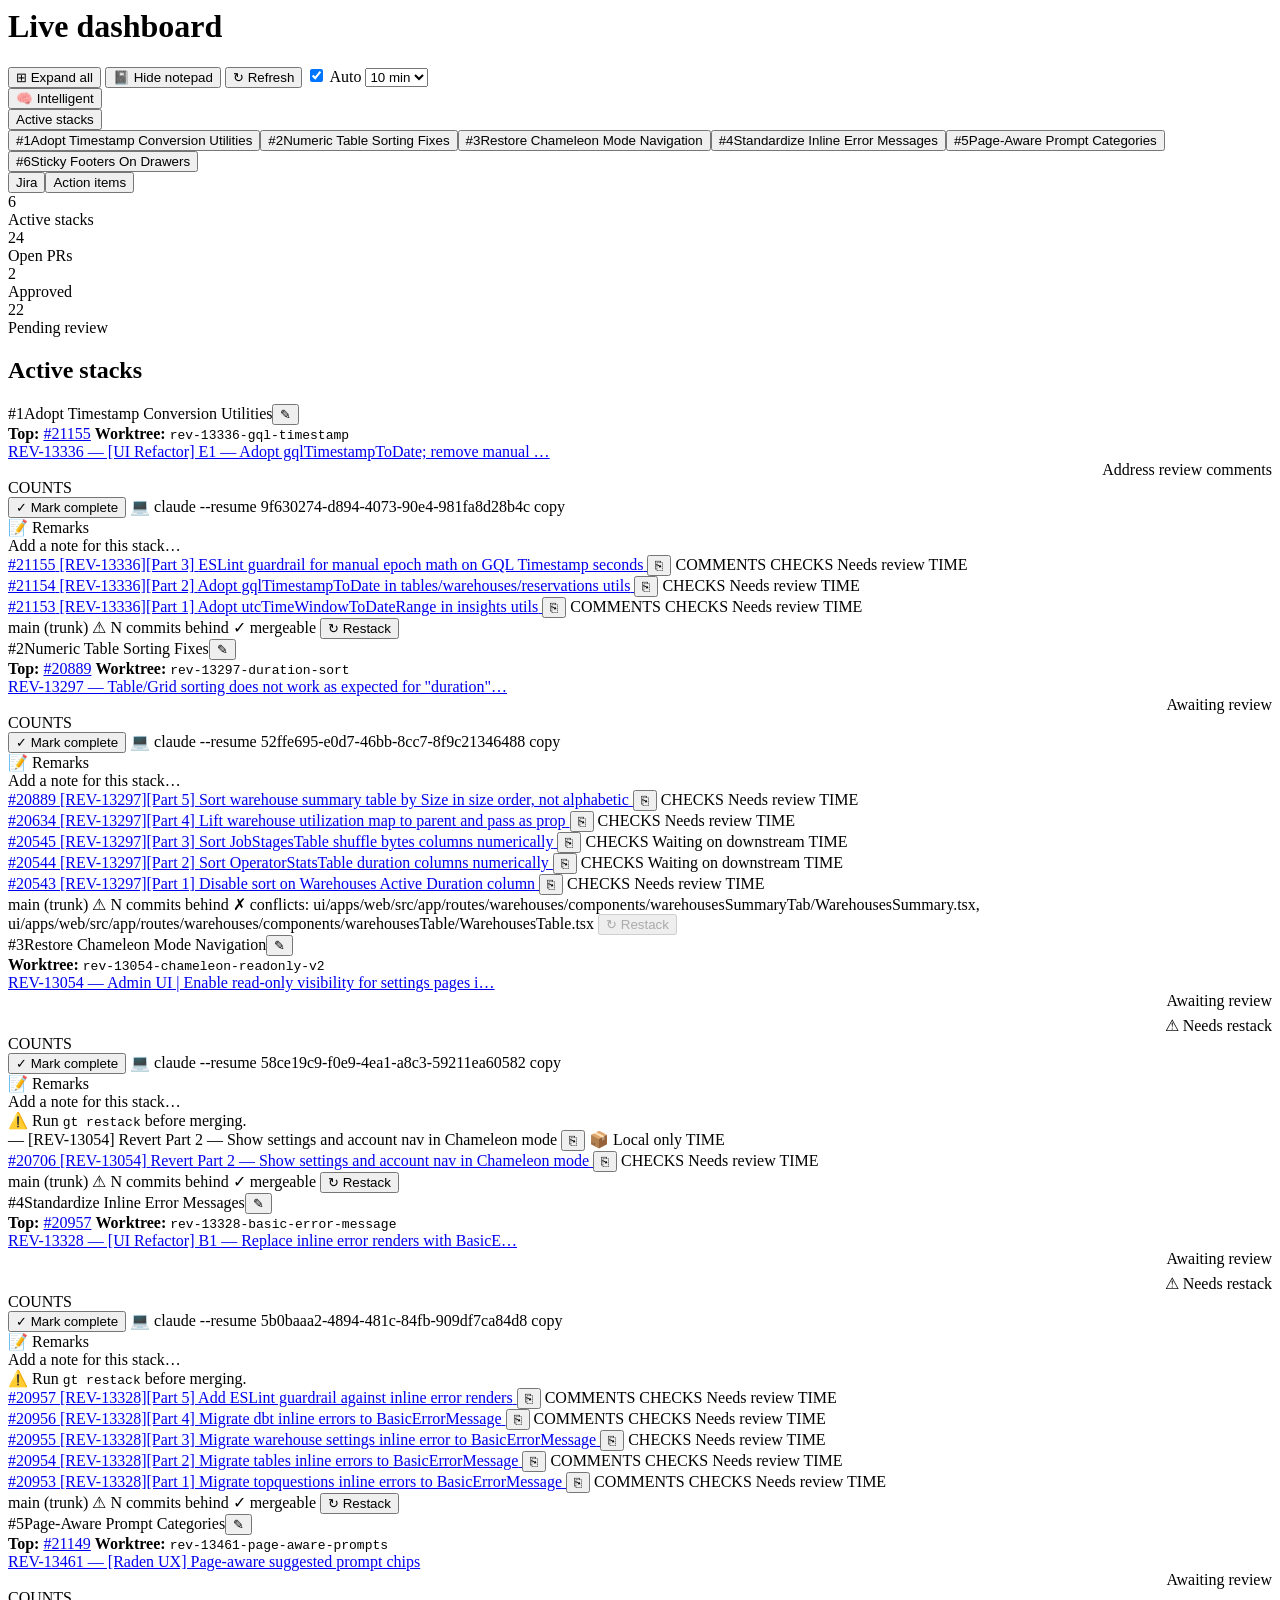
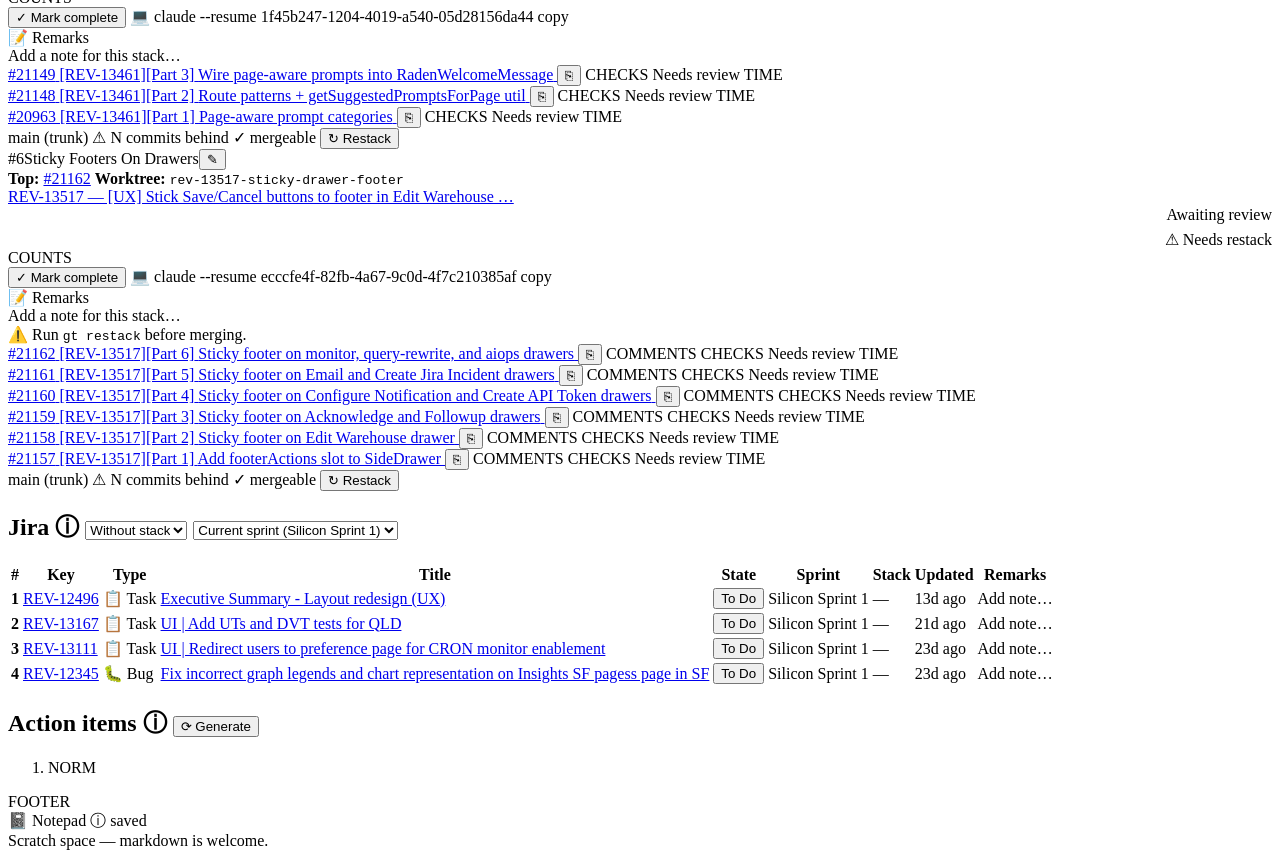
==== commit ca462552: "Phase 3: split styles.css into 9 partials. styles.css drops from 1517 lines to a 14-line @import agg" ====
--- a/tmp/baseline/dom.html
+++ b/tmp/baseline/dom.html
@@ -14,7 +14,7 @@
               ↻ Refresh
             </button>
             <label class="auto-toggle" title="Auto-refresh every 10 minutes (data only, no Claude)">
-              <input type="checkbox" id="auto-refresh-cb" checked="">
+              <input type="checkbox" id="auto-refresh-cb" checked="" style="">
               <span>Auto</span>
               <select id="auto-refresh-interval" aria-label="Auto-refresh interval">
                 <option value="60000">1 min</option>
@@ -86,7 +86,7 @@
         
         <div class="stack-remarks-wrap" data-stop-toggle="">
           <div class="label">📝 Remarks</div>
-          <div class="stack-remarks" data-md-key="dashboard.remarks.stack.REV-13336" data-stack-key="REV-13336"><div class="md-view"><span class="md-placeholder">Add a note for this stack…</span></div><textarea class="md-editor" spellcheck="false" hidden="" placeholder="Add a note for this stack…" rows="1"></textarea></div>
+          <div class="stack-remarks" data-md-key="dashboard.remarks.stack.REV-13336" data-stack-key="REV-13336"><div class="md-view"><span class="md-placeholder">Add a note for this stack…</span></div><textarea class="md-editor" spellcheck="false" hidden="" placeholder="Add a note for this stack…" rows="1" style=""></textarea></div>
         </div>
       </div>
       <div class="stack-body">
@@ -115,7 +115,7 @@
         
       </a>
       <button class="pr-copy-branch" data-copy="" data-cmd="varungql-timestamp_2" title="Copy branch name: varungql-timestamp_2" aria-label="Copy branch name">⎘</button>
-      <span class="stack-comments NORM">COMMENTS</span>
+      
       <span class="stack-checks NORM">CHECKS</span>
       <span class="stack-status primary">Needs review</span>
       <span class="stack-time">TIME</span>
@@ -172,7 +172,7 @@
         
         <div class="stack-remarks-wrap" data-stop-toggle="">
           <div class="label">📝 Remarks</div>
-          <div class="stack-remarks" data-md-key="dashboard.remarks.stack.REV-13297" data-stack-key="REV-13297"><div class="md-view"><span class="md-placeholder">Add a note for this stack…</span></div><textarea class="md-editor" spellcheck="false" hidden="" placeholder="Add a note for this stack…" rows="1"></textarea></div>
+          <div class="stack-remarks" data-md-key="dashboard.remarks.stack.REV-13297" data-stack-key="REV-13297"><div class="md-view"><span class="md-placeholder">Add a note for this stack…</span></div><textarea class="md-editor" spellcheck="false" hidden="" placeholder="Add a note for this stack…" rows="1" style=""></textarea></div>
         </div>
       </div>
       <div class="stack-body">
@@ -284,7 +284,7 @@
         
         <div class="stack-remarks-wrap" data-stop-toggle="">
           <div class="label">📝 Remarks</div>
-          <div class="stack-remarks" data-md-key="dashboard.remarks.stack.REV-13054" data-stack-key="REV-13054"><div class="md-view"><span class="md-placeholder">Add a note for this stack…</span></div><textarea class="md-editor" spellcheck="false" hidden="" placeholder="Add a note for this stack…" rows="1"></textarea></div>
+          <div class="stack-remarks" data-md-key="dashboard.remarks.stack.REV-13054" data-stack-key="REV-13054"><div class="md-view"><span class="md-placeholder">Add a note for this stack…</span></div><textarea class="md-editor" spellcheck="false" hidden="" placeholder="Add a note for this stack…" rows="1" style=""></textarea></div>
         </div>
       </div>
       <div class="stack-body">
@@ -357,7 +357,7 @@
         
         <div class="stack-remarks-wrap" data-stop-toggle="">
           <div class="label">📝 Remarks</div>
-          <div class="stack-remarks" data-md-key="dashboard.remarks.stack.REV-13328" data-stack-key="REV-13328"><div class="md-view"><span class="md-placeholder">Add a note for this stack…</span></div><textarea class="md-editor" spellcheck="false" hidden="" placeholder="Add a note for this stack…" rows="1"></textarea></div>
+          <div class="stack-remarks" data-md-key="dashboard.remarks.stack.REV-13328" data-stack-key="REV-13328"><div class="md-view"><span class="md-placeholder">Add a note for this stack…</span></div><textarea class="md-editor" spellcheck="false" hidden="" placeholder="Add a note for this stack…" rows="1" style=""></textarea></div>
         </div>
       </div>
       <div class="stack-body">
@@ -469,7 +469,7 @@
         
         <div class="stack-remarks-wrap" data-stop-toggle="">
           <div class="label">📝 Remarks</div>
-          <div class="stack-remarks" data-md-key="dashboard.remarks.stack.REV-13461" data-stack-key="REV-13461"><div class="md-view"><span class="md-placeholder">Add a note for this stack…</span></div><textarea class="md-editor" spellcheck="false" hidden="" placeholder="Add a note for this stack…" rows="1"></textarea></div>
+          <div class="stack-remarks" data-md-key="dashboard.remarks.stack.REV-13461" data-stack-key="REV-13461"><div class="md-view"><span class="md-placeholder">Add a note for this stack…</span></div><textarea class="md-editor" spellcheck="false" hidden="" placeholder="Add a note for this stack…" rows="1" style=""></textarea></div>
         </div>
       </div>
       <div class="stack-body">
@@ -555,7 +555,7 @@
         
         <div class="stack-remarks-wrap" data-stop-toggle="">
           <div class="label">📝 Remarks</div>
-          <div class="stack-remarks" data-md-key="dashboard.remarks.stack.REV-13517" data-stack-key="REV-13517"><div class="md-view"><span class="md-placeholder">Add a note for this stack…</span></div><textarea class="md-editor" spellcheck="false" hidden="" placeholder="Add a note for this stack…" rows="1"></textarea></div>
+          <div class="stack-remarks" data-md-key="dashboard.remarks.stack.REV-13517" data-stack-key="REV-13517"><div class="md-view"><span class="md-placeholder">Add a note for this stack…</span></div><textarea class="md-editor" spellcheck="false" hidden="" placeholder="Add a note for this stack…" rows="1" style=""></textarea></div>
         </div>
       </div>
       <div class="stack-body">
@@ -693,7 +693,7 @@
       <td class="sprint-cell"><span class="sprint-active" title="active">Silicon Sprint 1</span></td>
       <td class="stack-cell muted">—</td>
       <td>13d ago</td>
-      <td><div class="remarks" data-md-key="dashboard.remarks.jira.REV-12496"><div class="md-view"><span class="md-placeholder">Add note…</span></div><textarea class="md-editor" spellcheck="false" hidden="" placeholder="Add note…" rows="1"></textarea></div></td>
+      <td><div class="remarks" data-md-key="dashboard.remarks.jira.REV-12496"><div class="md-view"><span class="md-placeholder">Add note…</span></div><textarea class="md-editor" spellcheck="false" hidden="" placeholder="Add note…" rows="1" style=""></textarea></div></td>
     </tr>
     <tr class="jira-row" data-key="REV-13167">
       <td style="color:var(--muted);font-weight:600">2</td>
@@ -704,7 +704,7 @@
       <td class="sprint-cell"><span class="sprint-active" title="active">Silicon Sprint 1</span></td>
       <td class="stack-cell muted">—</td>
       <td>21d ago</td>
-      <td><div class="remarks" data-md-key="dashboard.remarks.jira.REV-13167"><div class="md-view"><span class="md-placeholder">Add note…</span></div><textarea class="md-editor" spellcheck="false" hidden="" placeholder="Add note…" rows="1"></textarea></div></td>
+      <td><div class="remarks" data-md-key="dashboard.remarks.jira.REV-13167"><div class="md-view"><span class="md-placeholder">Add note…</span></div><textarea class="md-editor" spellcheck="false" hidden="" placeholder="Add note…" rows="1" style=""></textarea></div></td>
     </tr>
     <tr class="jira-row" data-key="REV-13111">
       <td style="color:var(--muted);font-weight:600">3</td>
@@ -715,7 +715,7 @@
       <td class="sprint-cell"><span class="sprint-active" title="active">Silicon Sprint 1</span></td>
       <td class="stack-cell muted">—</td>
       <td>23d ago</td>
-      <td><div class="remarks" data-md-key="dashboard.remarks.jira.REV-13111"><div class="md-view"><span class="md-placeholder">Add note…</span></div><textarea class="md-editor" spellcheck="false" hidden="" placeholder="Add note…" rows="1"></textarea></div></td>
+      <td><div class="remarks" data-md-key="dashboard.remarks.jira.REV-13111"><div class="md-view"><span class="md-placeholder">Add note…</span></div><textarea class="md-editor" spellcheck="false" hidden="" placeholder="Add note…" rows="1" style=""></textarea></div></td>
     </tr>
     <tr class="jira-row" data-key="REV-12345">
       <td style="color:var(--muted);font-weight:600">4</td>
@@ -726,7 +726,7 @@
       <td class="sprint-cell"><span class="sprint-active" title="active">Silicon Sprint 1</span></td>
       <td class="stack-cell muted">—</td>
       <td>23d ago</td>
-      <td><div class="remarks" data-md-key="dashboard.remarks.jira.REV-12345"><div class="md-view"><span class="md-placeholder">Add note…</span></div><textarea class="md-editor" spellcheck="false" hidden="" placeholder="Add note…" rows="1"></textarea></div></td>
+      <td><div class="remarks" data-md-key="dashboard.remarks.jira.REV-12345"><div class="md-view"><span class="md-placeholder">Add note…</span></div><textarea class="md-editor" spellcheck="false" hidden="" placeholder="Add note…" rows="1" style=""></textarea></div></td>
     </tr></tbody>
             </table>
           </section>
@@ -763,7 +763,7 @@
             <span class="notepad-saved" id="notepad-saved">saved</span>
           </div>
           <div class="notepad-body">
-            <div class="notepad-content" id="notepad-content" data-md-key="dashboard.notepad"><div class="md-view"><span class="md-placeholder">Scratch space — markdown is welcome.</span></div><textarea class="md-editor" spellcheck="false" hidden="" placeholder="Scratch space — markdown is welcome." rows="1"></textarea></div>
+            <div class="notepad-content" id="notepad-content" data-md-key="dashboard.notepad"><div class="md-view"><span class="md-placeholder">Scratch space — markdown is welcome.</span></div><textarea class="md-editor" spellcheck="false" hidden="" placeholder="Scratch space — markdown is welcome." rows="1" style=""></textarea></div>
           </div>
         </aside>
       </div>
